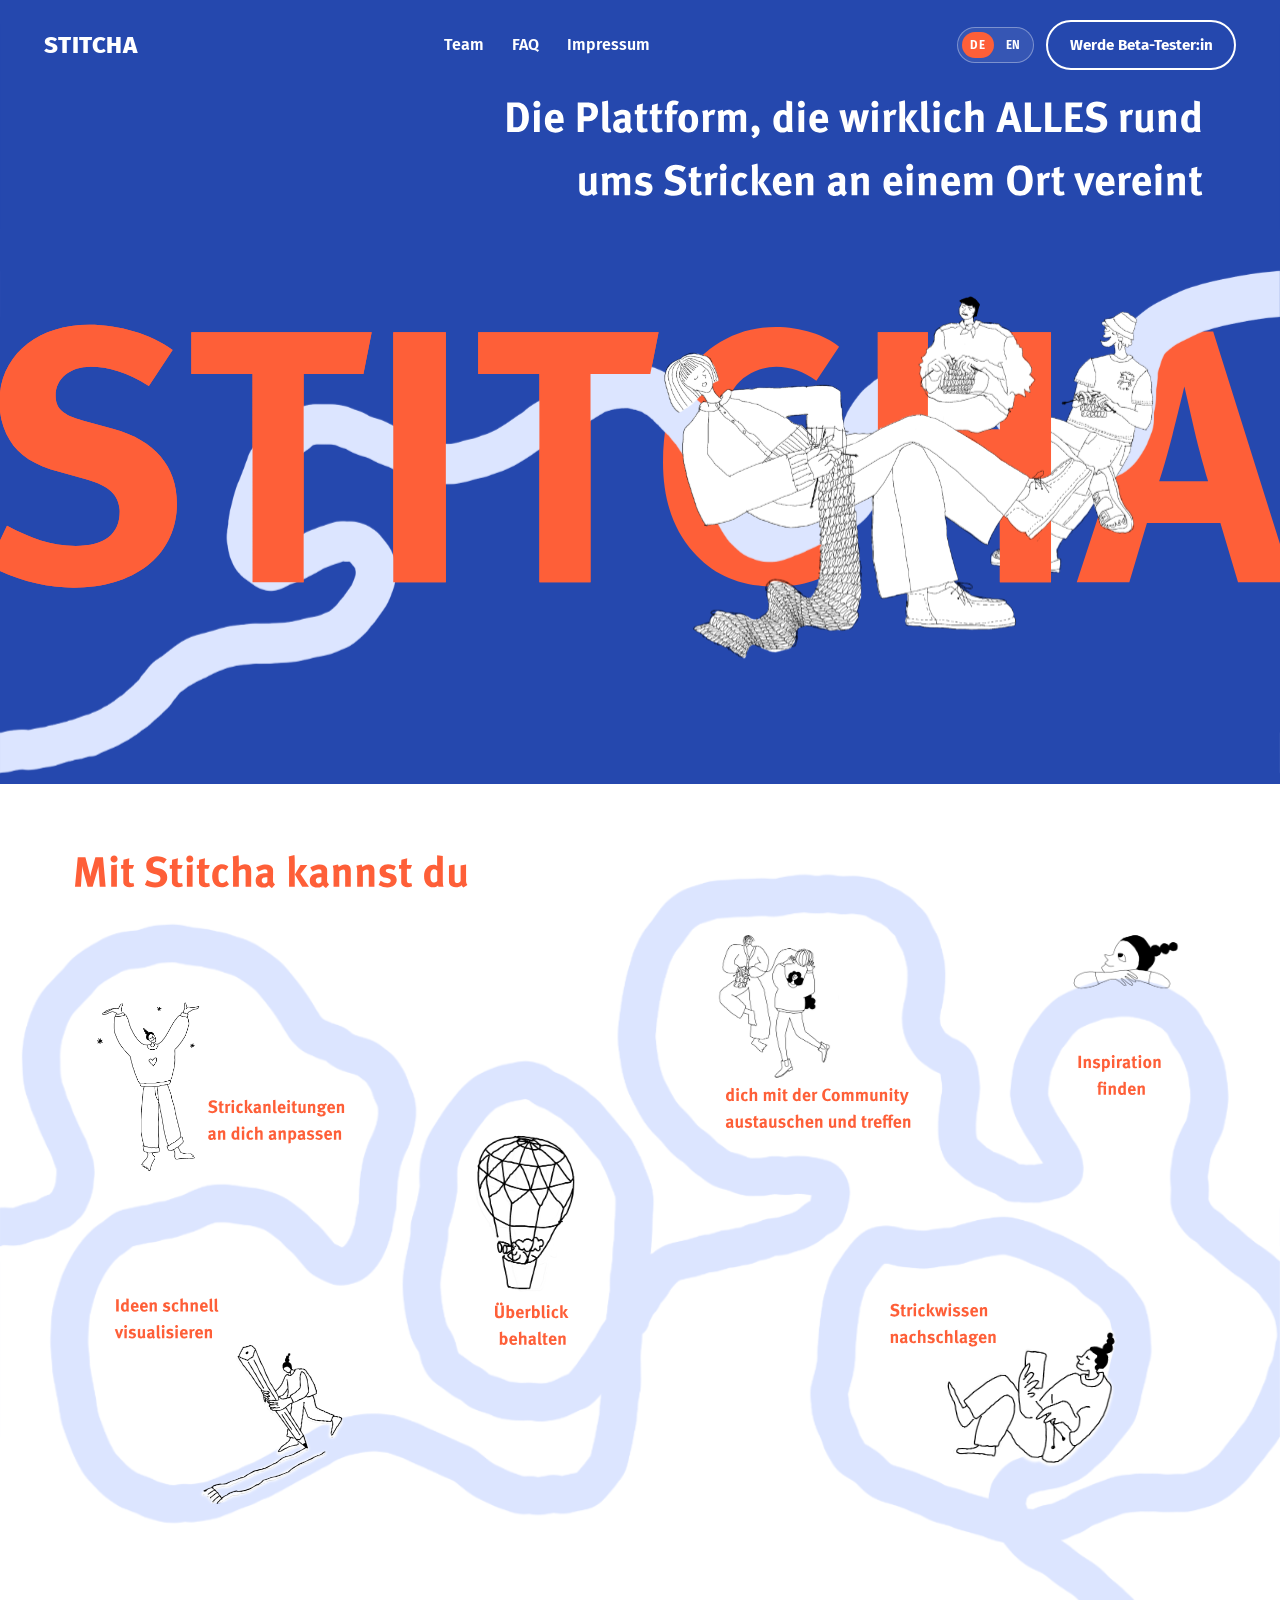
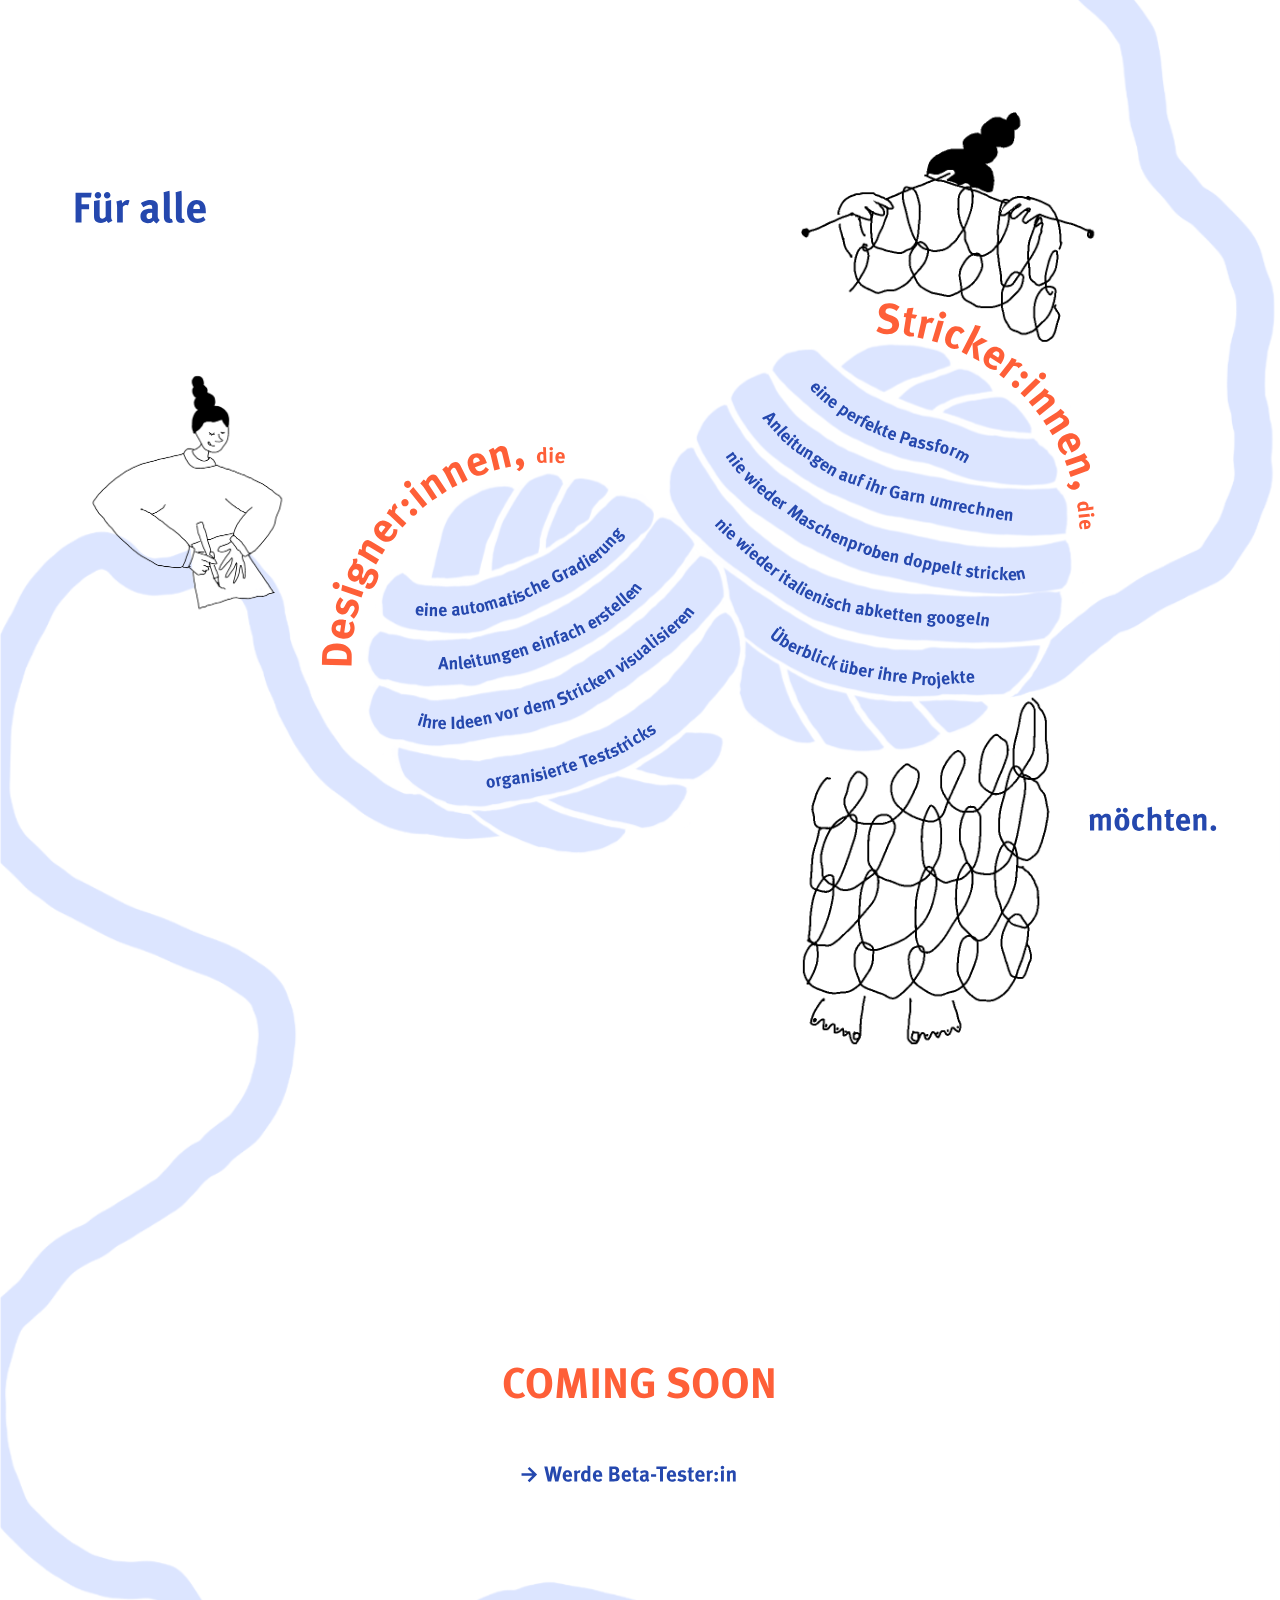
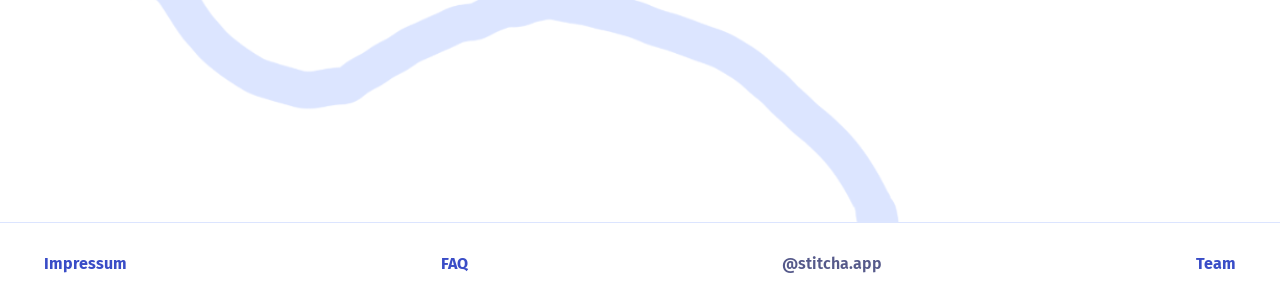
==== index.html @ 89370990 "Align mobile language toggle with hero tagline and drop hero beta button Co-Authored-By: Claude Opus" ====
<!DOCTYPE html>
<html lang="de">
<head>
<meta charset="UTF-8">
<meta name="viewport" content="width=device-width, initial-scale=1.0">
<title>Stitcha – Die Plattform rund ums Stricken</title>
<meta name="description" content="Stitcha vereint Strickanleitungen, Community und Inspiration an einem Ort – für Strickende und Muster-Designer:innen.">
<link rel="icon" href="data:image/svg+xml,<svg xmlns=%22http://www.w3.org/2000/svg%22 viewBox=%220 0 100 100%22><text y=%22.9em%22 font-size=%2290%22>🧶</text></svg>">
<link rel="preconnect" href="https://fonts.googleapis.com">
<link rel="preconnect" href="https://fonts.gstatic.com" crossorigin>
<link href="https://fonts.googleapis.com/css2?family=Fira+Sans:wght@400;500;600;700;800&family=Fira+Sans+Condensed:wght@700;800&family=Inter:wght@400;500;600&display=swap" rel="stylesheet">
<link rel="stylesheet" href="styles.css">
</head>
<body data-title-key="index-doctitle">

<header class="site-header on-blue" id="top">
  <div class="container header-inner">
    <a href="index.html" class="logo">STITCHA</a>
    <nav class="main-nav" aria-label="Hauptnavigation">
      <a href="team.html" data-i18n="nav-team">Team</a>
      <a href="faq.html" data-i18n="nav-faq">FAQ</a>
      <a href="imprint.html" data-i18n="nav-imprint">Impressum</a>
    </nav>
    <div class="header-actions">
      <div class="lang-switch" aria-label="Sprache wechseln">
        <button class="lang-option active" type="button" data-lang="de" aria-pressed="true">DE</button>
        <button class="lang-option" type="button" data-lang="en" aria-pressed="false">EN</button>
      </div>
      <a href="https://1622fa1c.sibforms.com/v2/serve/[base64]" class="btn btn-outline-light btn-nav btn-nav-home" target="_blank" rel="noopener" data-i18n="nav-beta">Werde Beta-Tester:in</a>
    </div>
  </div>
</header>

<main>

  <section class="hero">
    <div class="container">
      <p class="hero-claim" data-i18n="hero-claim" data-i18n-html="true">Die Plattform, die wirklich ALLES rund <br>ums Stricken an einem Ort vereint</p>
      <a href="https://1622fa1c.sibforms.com/v2/serve/[base64]" class="btn btn-outline-light hero-beta-btn" target="_blank" rel="noopener" data-i18n="nav-beta">Werde Beta-Tester:in</a>
      <img class="hero-illustration hero-visual-desktop" src="assets/hero/hero-illustration.png" alt="STITCHA – drei Personen sitzen strickend zusammen">
      <div class="hero-figma-tagline">
        <img class="hero-figma lang-de-only" src="assets/figma/desktop/hero-de.svg" alt="Die Plattform, die wirklich ALLES rund ums Stricken an einem Ort vereint">
        <img class="hero-figma lang-en-only" src="assets/figma/desktop/hero-en.svg" alt="Everything knitting. All in one place.">
      </div>
      <img class="hero-figma hero-figma-graphic lang-de-only" src="assets/figma/desktop/hero-graphic-de.svg" alt="STITCHA">
      <img class="hero-figma hero-figma-graphic lang-en-only" src="assets/figma/desktop/hero-graphic-en.svg" alt="STITCHA">
      <div class="hero-visual-mobile" role="img" aria-label="STITCHA – drei Personen sitzen strickend zusammen"></div>
    </div>
  </section>

  <div class="figma-mobile" aria-label="Stitcha">
    <div class="fm-bg fm-bg-hero"></div>
    <div class="fm-bg fm-bg-audience"></div>
    <img class="fm-layer lang-de-only" src="assets/figma/mobile/screens-de.svg" alt="">
    <img class="fm-layer lang-en-only" src="assets/figma/mobile/screens-en.svg" alt="">
    <img class="fm-hero-de lang-de-only" src="assets/figma/mobile/hero-de.svg" alt="STITCHA – Die Plattform, die wirklich ALLES rund ums Stricken an einem Ort vereint">
    <img class="fm-hero-en lang-en-only" src="assets/figma/mobile/hero-en.svg" alt="STITCHA – Everything knitting. All in one place.">
    <img class="fm-gif" style="left:22.778vw; top:223.475vw; width:14.523vw" src="assets/figma/gifs/anpassen.gif" alt="">
    <img class="fm-gif fm-mirror" style="left:41.596vw; top:309.806vw; width:19.46vw" src="assets/figma/gifs/inspiration.gif" alt="">
    <img class="fm-gif fm-mirror" style="left:-22.673vw; top:409.697vw; width:83.127vw" src="assets/figma/gifs/knitter-swatch.gif" alt="">
    <div class="fx fx-balloon"><span class="fx-clip"><img class="fx-mask" style="left:-753.743%; top:-57.2205%; width:916.45%; height:525.58%" src="assets/figma/static/ueberblick.png" alt=""></span><img class="fx-gif" style="left:-3.448%; top:-8.754%; width:116.15%" src="assets/figma/gifs/ueberblick.gif" alt=""></div>
    <div class="fx fx-visualize"><span class="fx-clip"><img class="fx-mask" src="assets/figma/static/visualisieren.png" alt=""></span><img class="fx-gif" style="left:10.827%; top:-25.19%; width:90.10%" src="assets/figma/gifs/visualisieren.gif" alt=""></div>
    <div class="fx fx-lookup"><span class="fx-clip"><img class="fx-mask" src="assets/figma/static/nachschlagen.png" alt=""></span><img class="fx-gif" style="left:12.145%; top:-13.236%; width:83.49%" src="assets/figma/gifs/nachschlagen.gif" alt=""></div>
    <div class="fx fx-community"><span class="fx-clip"><img class="fx-mask" src="assets/figma/static/community.png" alt=""></span><img class="fx-gif" style="left:0; top:0; width:100%" src="assets/figma/gifs/community.gif" alt=""></div>
    <div class="fm-designer"><img src="assets/figma/desktop/designer.png" alt=""></div>
    <a class="fm-beta-link" href="https://1622fa1c.sibforms.com/v2/serve/[base64]" target="_blank" rel="noopener" data-i18n="nav-beta">Werde Beta-Tester:in</a>
  </div>

  <div class="figma-screens" aria-label="Mit Stitcha kannst du – Für alle">
    <img class="figma-screens-img lang-de-only" src="assets/figma/desktop/screens-de.svg" alt="">
    <img class="figma-screens-img lang-en-only" src="assets/figma/desktop/screens-en.svg" alt="">
    <img class="figma-gif" style="left:6.5746%; top:31.225%; width:12.499%" src="assets/figma/gifs/anpassen.gif" alt="">
    <img class="figma-gif figma-gif-mirror" style="left:82.486%; top:28.605%; width:10.590%" src="assets/figma/gifs/inspiration.gif" alt="">
    <img class="figma-gif" style="left:50.270%; top:49.684%; width:51.396%" src="assets/figma/gifs/knitter-swatch.gif" alt="">
    <img class="figma-gif" style="left:3.503%; top:57.392%; width:23.349%" src="assets/figma/desktop/designer.png" alt="">
    <div class="fx fx-balloon"><span class="fx-clip"><img class="fx-mask" style="left:-753.743%; top:-57.2205%; width:916.45%; height:525.58%" src="assets/figma/static/ueberblick.png" alt=""></span><img class="fx-gif" style="left:-3.448%; top:-8.754%; width:116.15%" src="assets/figma/gifs/ueberblick.gif" alt=""></div>
    <div class="fx fx-visualize"><span class="fx-clip"><img class="fx-mask" src="assets/figma/static/visualisieren.png" alt=""></span><img class="fx-gif" style="left:10.827%; top:-25.19%; width:90.10%" src="assets/figma/gifs/visualisieren.gif" alt=""></div>
    <div class="fx fx-lookup"><span class="fx-clip"><img class="fx-mask" src="assets/figma/static/nachschlagen.png" alt=""></span><img class="fx-gif" style="left:12.145%; top:-13.236%; width:83.49%" src="assets/figma/gifs/nachschlagen.gif" alt=""></div>
    <div class="fx fx-community"><span class="fx-clip"><img class="fx-mask" src="assets/figma/static/community.png" alt=""></span><img class="fx-gif" style="left:0; top:0; width:100%" src="assets/figma/gifs/community.gif" alt=""></div>
    <a class="figma-beta-link" href="https://1622fa1c.sibforms.com/v2/serve/[base64]" target="_blank" rel="noopener" data-i18n="nav-beta">Werde Beta-Tester:in</a>
  </div>

  <div class="desktop-thread-wrap">
    <img class="site-thread-full" src="assets/backgrounds/site-thread-full.png" alt="" aria-hidden="true">
  <section class="features" id="features">
    <div class="container">
      <h2 data-i18n="features-title">Mit Stitcha kannst du</h2>
      <div class="feature-scatter">
        <article class="feature-item pos-1">
          <img src="assets/icons/icon-anpassen.gif" alt="">
          <p data-i18n="feature-adapt" data-i18n-html="true">Strickanleitungen<br>an dich anpassen</p>
        </article>
        <article class="feature-item pos-2">
          <img src="assets/icons/icon-visualisieren.gif" alt="">
          <p data-i18n="feature-visualize" data-i18n-html="true">Ideen schnell<br>visualisieren</p>
        </article>
        <article class="feature-item pos-3">
          <img src="assets/icons/icon-ueberblick.gif" alt="">
          <p data-i18n="feature-overview" data-i18n-html="true">Überblick<br>behalten</p>
        </article>
        <article class="feature-item pos-4">
          <img src="assets/icons/icon-community.gif" alt="">
          <p data-i18n="feature-community" data-i18n-html="true">dich mit der Community<br>austauschen und treffen</p>
        </article>
        <article class="feature-item pos-5">
          <img src="assets/icons/icon-inspiration.gif" alt="">
          <p data-i18n="feature-inspiration" data-i18n-html="true">Inspiration<br>finden</p>
        </article>
        <article class="feature-item pos-6">
          <img src="assets/icons/icon-nachschlagen.gif" alt="">
          <p data-i18n="feature-lookup" data-i18n-html="true">Strickwissen<br>nachschlagen</p>
        </article>
      </div>

      <div class="feature-path-mobile">
        <article class="path-stop path-stop-narrow" style="left:29.5%; top:36vw">
          <span class="path-pond"><img src="assets/icons/icon-anpassen.gif" alt=""></span>
          <p data-i18n="feature-adapt" data-i18n-html="true">Strickanleitungen<br>an dich anpassen</p>
        </article>
        <article class="path-stop path-stop-narrow" style="left:74%; top:44.4vw">
          <span class="path-pond" style="top:-22px"><img src="assets/icons/icon-visualisieren.gif" alt=""></span>
          <p data-i18n="feature-visualize" data-i18n-html="true">Ideen schnell<br>visualisieren</p>
        </article>
        <article class="path-stop path-stop-narrow" style="left:44%; top:79.5vw">
          <span class="path-pond" style="top:-22px"><img src="assets/icons/icon-ueberblick.gif" alt=""></span>
          <p data-i18n="feature-overview" data-i18n-html="true">Überblick<br>behalten</p>
        </article>
        <article class="path-stop path-stop-narrow" style="left:18%; top:101.8vw">
          <span class="path-pond"><img src="assets/icons/icon-community.gif" alt=""></span>
          <p data-i18n="feature-community" data-i18n-html="true">dich mit der Community<br>austauschen und treffen</p>
        </article>
        <article class="path-stop path-stop-narrow" style="left:79%; top:103.7vw">
          <span class="path-pond" style="top:-22px"><img src="assets/icons/icon-inspiration.gif" alt=""></span>
          <p data-i18n="feature-inspiration" data-i18n-html="true">Inspiration<br>finden</p>
        </article>
        <article class="path-stop" style="left:51%; top:142.2vw">
          <span class="path-pond" style="top:-22px"><img src="assets/icons/icon-nachschlagen.gif" alt=""></span>
          <p data-i18n="feature-lookup" data-i18n-html="true">Strickwissen<br>nachschlagen</p>
        </article>
      </div>
    </div>
  </section>

  <div class="mobile-thread-wrap">
    <div class="audience-thread-fill" aria-hidden="true"></div>
  <section class="audience">
    <div class="container audience-inner">
      <h2 data-i18n="audience-title">Für ALLE</h2>
      <div class="audience-circles">
        <div class="circle circle-designer">
          <span class="circle-label" data-i18n="audience-designer-label" data-i18n-html="true">Designer:innen, <em>die…</em></span>
          <ul>
            <li data-i18n="audience-designer-li-1">eine automatische Gradierung</li>
            <li data-i18n="audience-designer-li-2">Anleitungen einfach erstellen</li>
            <li data-i18n="audience-designer-li-3">ihre Ideen vor dem Stricken visualisieren</li>
            <li data-i18n="audience-designer-li-4">organisierte Teststricks</li>
          </ul>
        </div>
        <div class="circle circle-stricker">
          <span class="circle-label" data-i18n="audience-stricker-label" data-i18n-html="true">Stricker:innen, <em>die…</em></span>
          <ul>
            <li data-i18n="audience-stricker-li-1">eine perfekte Passform</li>
            <li data-i18n="audience-stricker-li-2">weniger rechnen</li>
            <li data-i18n="audience-stricker-li-3">nie wieder Maschenproben doppelt stricken</li>
            <li data-i18n="audience-stricker-li-4">nie wieder italienisch abketten googeln</li>
            <li data-i18n="audience-stricker-li-5">Anleitungen auf ihr Garn umrechnen</li>
            <li data-i18n="audience-stricker-li-6">Überblick über ihre Projekte</li>
          </ul>
        </div>
      </div>

      <div class="audience-yarnball">
        <img class="yarnball-img" src="assets/backgrounds/audience-yarnball-desktop.png" alt="" aria-hidden="true">
        <img class="yarnball-figure yarnball-figure-designer" src="assets/icons/icon-visualisieren.gif" alt="" aria-hidden="true">
        <img class="yarnball-figure yarnball-figure-stricker" src="assets/icons/scribble-knitter-only.gif" alt="" aria-hidden="true">
        <svg class="yarnball-curve yarnball-curve-designer" viewBox="0 0 820 620" preserveAspectRatio="none" aria-hidden="true">
          <path id="curve-designer-desktop" d="M 10,290 Q 180,120 340,260" fill="none"/>
          <text font-weight="800" font-size="28" fill="var(--color-orange)">
            <textPath href="#curve-designer-desktop" startOffset="50%" text-anchor="middle" data-i18n="audience-designer-curve">Designer:innen, die…</textPath>
          </text>
        </svg>
        <svg class="yarnball-curve yarnball-curve-stricker" viewBox="0 0 820 620" preserveAspectRatio="none" aria-hidden="true">
          <path id="curve-stricker-desktop" d="M 380,320 Q 600,20 820,260" fill="none"/>
          <text font-weight="800" font-size="42" fill="var(--color-orange)">
            <textPath href="#curve-stricker-desktop" startOffset="50%" text-anchor="middle" data-i18n="audience-stricker-curve">Stricker:innen, die…</textPath>
          </text>
        </svg>
        <ul class="yarnball-list yarnball-list-designer">
          <li style="transform: rotate(-18deg)" data-i18n="audience-designer-li-1">eine automatische Gradierung</li>
          <li style="transform: rotate(-11deg)" data-i18n="audience-designer-li-2">Anleitungen einfach erstellen</li>
          <li style="transform: rotate(-4deg)" data-i18n="audience-designer-li-3">ihre Ideen vor dem Stricken visualisieren</li>
          <li style="transform: rotate(3deg)" data-i18n="audience-designer-li-4">organisierte Teststricks</li>
        </ul>
        <ul class="yarnball-list yarnball-list-stricker">
          <li style="transform: rotate(-22deg)" data-i18n="audience-stricker-li-1">eine perfekte Passform</li>
          <li style="transform: rotate(-15deg)" data-i18n="audience-stricker-li-2">weniger rechnen</li>
          <li style="transform: rotate(-8deg)" data-i18n="audience-stricker-li-3">nie wieder Maschenproben doppelt stricken</li>
          <li style="transform: rotate(-1deg)" data-i18n="audience-stricker-li-4">nie wieder italienisch abketten googeln</li>
          <li style="transform: rotate(6deg)" data-i18n="audience-stricker-li-5">Anleitungen auf ihr Garn umrechnen</li>
          <li style="transform: rotate(13deg)" data-i18n="audience-stricker-li-6">Überblick über ihre Projekte</li>
        </ul>
        <div class="yarnball-extra">
          <p class="yarnball-tail-desktop" data-i18n="audience-tail">möchten.</p>
          <img class="yarnball-swatch" src="assets/icons/scribble-swatch-only.gif" alt="" aria-hidden="true">
        </div>
      </div>

      <div class="audience-mobile">
        <div class="audience-row">
          <div class="yarn-block yarn-block-stricker">
            <div class="scribble-knitter"><img src="assets/icons/scribble-knitter-only.gif" alt=""></div>
            <svg class="curve-label" viewBox="0 0 320 110" aria-hidden="true">
              <path id="curve-stricker" d="M -20,105 Q 60,-25 260,55" fill="none"/>
              <text font-weight="800" font-size="26" fill="var(--color-orange)">
                <textPath href="#curve-stricker" startOffset="50%" text-anchor="middle" data-i18n="audience-stricker-curve">Stricker:innen, die…</textPath>
              </text>
            </svg>
          </div>
          <div class="yarn-block yarn-block-designer">
            <div class="yarn-img-spacer" aria-hidden="true"></div>
            <svg class="curve-label" viewBox="0 0 320 110" aria-hidden="true">
              <path id="curve-designer" d="M 60,55 Q 260,-25 340,105" fill="none"/>
              <text font-weight="800" font-size="26" fill="var(--color-orange)">
                <textPath href="#curve-designer" startOffset="50%" text-anchor="middle" data-i18n="audience-designer-curve">Designer:innen, die…</textPath>
              </text>
            </svg>
          </div>
          <img class="audience-icon-visualisieren" src="assets/icons/icon-visualisieren.gif" alt="">
        </div>

        <ul class="tilt-list">
          <li data-i18n="audience-stricker-li-1">eine perfekte Passform</li>
          <li data-i18n="audience-stricker-li-2">weniger rechnen</li>
          <li data-i18n="audience-stricker-li-3">nie wieder Maschenproben doppelt stricken</li>
          <li data-i18n="audience-stricker-li-4">nie wieder italienisch abketten googeln</li>
          <li data-i18n="audience-stricker-li-5">Anleitungen auf ihr Garn umrechnen</li>
          <li data-i18n="audience-stricker-li-6">Überblick über ihre Projekte</li>
        </ul>
        <ul class="tilt-list">
          <li data-i18n="audience-designer-li-1">eine automatische Gradierung</li>
          <li data-i18n="audience-designer-li-2">Anleitungen einfach erstellen</li>
          <li data-i18n="audience-designer-li-3">ihre Ideen vor dem Stricken visualisieren</li>
          <li data-i18n="audience-designer-li-4">organisierte Teststricks</li>
        </ul>
      </div>

      <div class="scribble-sweater" aria-hidden="true"><img src="assets/icons/scribble-swatch-only.gif" alt=""></div>
      <div class="audience-border-bottom" aria-hidden="true"></div>

      <p class="audience-tail" data-i18n="audience-tail">möchten.</p>
    </div>
  </section>

  <section class="coming-soon">
    <div class="container">
      <h2 data-i18n="coming-soon-title">Coming Soon</h2>
      <a href="https://1622fa1c.sibforms.com/v2/serve/[base64]" class="btn btn-outline coming-soon-btn" target="_blank" rel="noopener" data-i18n="nav-beta">Werde Beta-Tester:in</a>
    </div>
  </section>

  <footer class="site-footer" role="contentinfo">
    <div class="container footer-inner">
      <a href="imprint.html" data-i18n="nav-imprint">Impressum</a>
      <a href="faq.html" data-i18n="nav-faq">FAQ</a>
      <a href="https://www.instagram.com/stitcha.app/" class="footer-handle" target="_blank" rel="noopener">@stitcha.app</a>
      <a href="team.html" data-i18n="nav-team">Team</a>
    </div>
  </footer>
  </div>
  </div>

</main>

<script src="script.js"></script>
</body>
</html>
---- styles.css ----
:root {
  --color-blue: #3a4dc7;
  --color-blue-dark: #2a3899;
  --color-blue-mid: #7c8ce0;
  --color-orange: #fe5f38;
  --color-lavender: #dce5ff;
  --color-lavender-soft: #eef2ff;
  --color-text: #1c2340;
  --color-text-muted: #55598a;
  --color-white: #ffffff;
  --font-display: "Fira Sans", sans-serif;
  --font-body: "Fira Sans", -apple-system, BlinkMacSystemFont, sans-serif;
  --max-width: 1240px;
}

* { box-sizing: border-box; }

html { scroll-behavior: smooth; }

body {
  margin: 0;
  background: var(--color-white);
  color: var(--color-text);
  font-family: var(--font-body);
  line-height: 1.6;
  -webkit-font-smoothing: antialiased;
  overflow-x: hidden;
}

img { max-width: 100%; display: block; }

.container {
  max-width: var(--max-width);
  margin: 0 auto;
  padding: 0 24px;
  position: relative;
}

h1, h2, h3 {
  font-family: var(--font-display);
  margin: 0 0 0.5em;
  color: var(--color-text);
}

a { color: inherit; }

/* Header */
.site-header {
  padding: 20px 0;
  background: var(--color-white);
}
.site-header.on-blue {
  background: var(--color-blue);
  position: absolute;
  top: 0;
  left: 0;
  right: 0;
  z-index: 10;
}
.site-header.on-blue.static-header {
  position: static;
}

.header-inner {
  display: flex;
  align-items: center;
  justify-content: space-between;
  gap: 20px;
}

.header-actions {
  display: flex;
  align-items: center;
  gap: 12px;
}

.lang-switch {
  display: inline-flex;
  align-items: center;
  gap: 4px;
  padding: 4px;
  border-radius: 999px;
  border: 1px solid rgba(58, 77, 199, 0.2);
  background: rgba(220, 229, 255, 0.45);
}
.on-blue .lang-switch {
  border-color: rgba(255, 255, 255, 0.35);
  background: rgba(255, 255, 255, 0.08);
}
.lang-option {
  border: 0;
  background: transparent;
  border-radius: 999px;
  color: var(--color-blue);
  font-family: var(--font-display);
  font-weight: 700;
  font-size: 0.72rem;
  letter-spacing: 0.08em;
  padding: 0.5em 0.7em;
  cursor: pointer;
  transition: all 0.2s ease;
}
.on-blue .lang-option { color: var(--color-white); }
.lang-option.active {
  background: var(--color-orange);
  color: var(--color-white);
}

.logo {
  font-family: var(--font-display);
  font-weight: 800;
  font-size: 1.5rem;
  letter-spacing: 0.02em;
  text-decoration: none;
  color: var(--color-orange);
}
.on-blue .logo { color: var(--color-white); }

.main-nav {
  display: flex;
  gap: 28px;
  flex: 1;
  justify-content: center;
}
.main-nav a {
  text-decoration: none;
  font-weight: 600;
  font-family: var(--font-display);
  color: var(--color-blue);
}
.on-blue .main-nav a { color: var(--color-white); }
.main-nav a[aria-current="page"] { color: var(--color-orange); }

@media (max-width: 900px) {
  .site-header {
    padding: 18px 0;
    background: var(--color-blue);
  }
  .site-header.on-blue {
    position: static;
    background: var(--color-blue);
  }
  .header-inner {
    gap: 10px;
    background: var(--color-blue);
  }
  .logo {
    font-size: 1.15rem;
  }
  .on-blue .logo {
    color: var(--color-white);
  }
  .header-actions {
    display: flex;
    align-items: center;
    justify-content: flex-end;
    gap: 6px;
    margin-left: auto;
    flex: 1;
  }
  .main-nav {
    display: none;
  }
  .btn-nav {
    padding: 0.6em 0.8em;
    font-size: 0.68rem;
    line-height: 1.2;
    white-space: nowrap;
  }
  .on-blue .btn-outline-light {
    border-color: var(--color-white);
    color: var(--color-white);
  }
  .hero {
    padding-top: 0;
    background: transparent;
  }
  .hero::before {
    display: none;
  }
  .hero-claim {
    display: none;
  }
  .hero-visual-mobile {
    margin-top: 0;
  }
  .site-header.on-blue:not(.static-header) {
    position: absolute;
    top: 16px;
    left: 0;
    right: 0;
    z-index: 3;
    background: transparent;
    padding: 0;
  }
  .site-header.on-blue:not(.static-header) .header-inner {
    background: transparent;
    justify-content: flex-start;
  }
  .site-header.on-blue:not(.static-header) .logo {
    display: none;
  }
  .site-header.on-blue:not(.static-header) .header-actions {
    /* line up with the left edge of the hero tagline */
    margin-left: calc(10.3vw - 24px);
    margin-right: auto;
    flex: 0 0 auto;
  }
  .site-header.on-blue:not(.static-header) .btn-nav-home {
    display: none;
  }
  .site-header.on-blue:not(.static-header) .lang-switch {
    border-color: rgba(255, 255, 255, 0.35);
    background: rgba(255, 255, 255, 0.08);
  }
}

.btn {
  display: inline-flex;
  align-items: center;
  gap: 8px;
  padding: 0.7em 1.4em;
  border-radius: 999px;
  font-family: var(--font-display);
  font-weight: 700;
  font-size: 0.95rem;
  text-decoration: none;
  border: 2px solid transparent;
  white-space: nowrap;
}
.btn-outline {
  border-color: var(--color-blue);
  color: var(--color-blue);
}
.btn-outline-light {
  border-color: var(--color-white);
  color: var(--color-white);
}
.btn:hover { background: var(--color-orange); border-color: var(--color-orange); color: var(--color-white); }

/* Hero */
.hero {
  position: relative;
  padding: 130px 0 0;
  background: var(--color-blue);
}
.hero .container {
  position: relative;
  z-index: 1;
}
.hero-claim {
  color: var(--color-white);
  font-family: var(--font-display);
  font-weight: 700;
  font-size: clamp(1.3rem, 2.2vw + 0.8rem, 2rem);
  text-align: right;
  max-width: 640px;
  margin: 0 0 24px auto;
  line-height: 1.35;
}
.hero-illustration {
  width: 100%;
  display: block;
  margin-top: 40px;
}

@media (min-width: 901px) {
  .hero-illustration {
    width: 100vw;
    max-width: 100vw;
    margin-left: calc(50% - 50vw);
    margin-right: calc(50% - 50vw);
  }
}

.hero-visual-mobile { display: none; }
.hero-beta-btn { display: none; }
.hero-figma { display: none; }
.figma-screens { display: none; }

@media (min-width: 901px) {
  .hero {
    padding: max(0px, calc(100px - 5.9vw)) 0 0;
    background: #2548AE;
  }
  .hero .hero-claim,
  .hero .hero-illustration { display: none; }
  .hero-figma {
    display: block;
    width: 100vw;
    max-width: 100vw;
    height: auto;
    margin-left: calc(50% - 50vw);
    margin-right: calc(50% - 50vw);
  }
  :root[lang="en"] .hero-figma.lang-de-only,
  :root:not([lang="en"]) .hero-figma.lang-en-only { display: none; }
  /* Tagline window: top 230 of 1108 units of the full hero (only the slogan on blue) */
  .hero-figma-tagline {
    width: 100vw;
    margin-left: calc(50% - 50vw);
    height: 15.972vw;
    overflow: hidden;
  }
  .hero-figma-tagline .hero-figma { margin: 0; }
  /* Graphic-only export (715 units), pulled up so STITCHA sits higher */
  .hero-figma-graphic { margin-top: -6.25vw; }
  .site-header.on-blue:not(.static-header) { background: transparent; }
  .hero { position: relative; z-index: 1; }

  .figma-screens {
    display: block;
    position: relative;
    width: 100vw;
    margin-left: calc(50% - 50vw);
    /* screens y=1108 units lands 60 units below the hero */
    margin-top: calc(-76.944vw + 4.167vw);
    overflow: hidden;
    z-index: 0;
  }
  .figma-screens-img { display: block; width: 100%; height: auto; }
  :root[lang="en"] .figma-screens-img.lang-de-only,
  :root:not([lang="en"]) .figma-screens-img.lang-en-only { display: none; }
  .figma-gif {
    position: absolute;
    height: auto;
    max-width: none;
    pointer-events: none;
  }
  .figma-gif-mirror { transform: scaleX(-1); }
  .figma-beta-link {
    position: absolute;
    left: 38%;
    width: 24%;
    top: 89.2%;
    height: 1.6%;
    color: transparent;
    font-size: 0;
    z-index: 2;
  }

  .desktop-thread-wrap .features,
  .desktop-thread-wrap .audience,
  .desktop-thread-wrap .coming-soon,
  .site-thread-full { display: none !important; }
}

@media (max-width: 900px) {
  .hero::before {
    display: none;
  }
  .hero {
    background: transparent;
    padding: 0;
  }
  .hero .container {
    padding: 0;
  }
  .hero-claim {
    display: block;
    position: absolute;
    top: 92px;
    left: 28px;
    right: auto;
    width: 44vw;
    z-index: 2;
    text-align: left;
    font-size: 1rem;
    line-height: 1.35;
    max-width: none;
    margin: 0;
  }
  .hero-beta-btn {
    display: inline-flex;
    position: absolute;
    top: 400px;
    left: 28px;
    z-index: 2;
    font-size: 0.85rem;
    padding: 0.6em 1.1em;
  }
  .hero-visual-desktop { display: none; }
  .hero-visual-mobile {
    display: block;
    position: relative;
    width: 100vw;
    height: 195vw;
    margin: 0 calc(50% - 50vw);
    overflow: hidden;
    background-image:
      url("assets/backgrounds/hero-mobile-bg.png"),
      linear-gradient(to bottom, var(--color-blue) 92%, transparent 92%);
    background-repeat: no-repeat, no-repeat;
    background-position: top center, top center;
    background-size: 100% auto, 100% 100%;
  }
}

/* Features */
.features {
  padding: 90px 0 60px;
  background: var(--color-white);
  position: relative;
}
.features .container { z-index: 1; }
.features h2 {
  color: var(--color-orange);
  font-size: clamp(1.6rem, 2vw + 1rem, 2.2rem);
  font-weight: 700;
  position: relative;
  z-index: 2;
}

.feature-scatter {
  display: grid;
  grid-template-columns: repeat(3, 1fr);
  gap: 40px 24px;
  margin-top: 60px;
  position: relative;
}
.feature-item {
  display: flex;
  flex-direction: column;
  align-items: center;
  text-align: center;
  gap: 10px;
}
.feature-item img {
  width: 110px;
  height: 110px;
  object-fit: contain;
}
.feature-item p {
  color: var(--color-orange);
  font-family: var(--font-display);
  font-weight: 700;
  font-size: 1rem;
  margin: 0;
}
.pos-1 { transform: translateY(10px); }
.pos-3 { transform: translateY(-10px); }
.pos-4 { transform: translateY(20px); }
.pos-6 { transform: translateY(-6px); }

@media (max-width: 760px) {
  .feature-scatter { grid-template-columns: repeat(2, 1fr); }
  .feature-item img { width: 90px; height: 90px; }
  .pos-1, .pos-3, .pos-4, .pos-6 { transform: none; }
}
.feature-path-mobile { display: none; }
.site-thread-full { display: none; }
.mobile-thread-wrap { position: static; }

@media (min-width: 901px) {
  .features { background: transparent; }
  .features .container { z-index: 2; }
  .desktop-thread-wrap { position: relative; overflow: hidden; }
  .site-thread-full {
    display: block;
    position: absolute;
    top: 186px;
    left: 50%;
    transform: translateX(-50%);
    width: 100vw;
    height: auto;
    z-index: 1;
    pointer-events: none;
  }
  .feature-scatter {
    display: block;
    position: relative;
    aspect-ratio: 1800 / 1000;
    margin-top: 40px;
    width: 100vw;
    max-width: 100vw;
    margin-left: calc(50% - 50vw);
    margin-right: calc(50% - 50vw);
  }
  .feature-item {
    position: absolute;
    width: 18%;
    transform: translate(-50%, -50%);
    z-index: 1;
  }
  .feature-item img {
    width: 100%;
    height: auto;
    aspect-ratio: 1;
  }
  .pos-1 { left: 13%; top: 24%; }
  .pos-2 { left: 60%; top: 23%; }
  .pos-3 { left: 40%; top: 56%; }
  .pos-4 { left: 16%; top: 72%; }
  .pos-5 { left: 88%; top: 33%; }
  .pos-6 { left: 74%; top: 70%; }
}

@media (max-width: 900px) {
  .features { padding-top: 0; padding-bottom: 0; }
  .features h2 {
    margin: 0;
    position: absolute;
    top: 14px;
    left: 24px;
    right: 24px;
    z-index: 2;
  }
  .feature-scatter { display: none; }

  .feature-path-mobile {
    display: block;
    position: relative;
    width: 100vw;
    margin: 0 calc(50% - 50vw) 0;
    height: 192vw;
    background: url("assets/backgrounds/hero-mobile-bg.png") no-repeat center -195vw / 100vw auto;
  }
  .path-stop {
    position: absolute;
    transform: translateX(-50%);
    text-align: center;
    width: 148px;
    z-index: 1;
  }
  .path-stop-narrow { width: 132px; }
  .path-pond {
    position: absolute;
    left: 50%;
    top: 0;
    transform: translate(-50%, -50%);
    width: 144px;
    height: 144px;
    display: flex;
    align-items: center;
    justify-content: center;
  }
  .path-pond img {
    width: 110px;
    height: 110px;
    object-fit: contain;
  }
  .path-stop p {
    position: absolute;
    left: 50%;
    top: 42px;
    transform: translateX(-50%);
    width: 100%;
    color: var(--color-orange);
    font-family: var(--font-display);
    font-weight: 700;
    font-size: 0.85rem;
    line-height: 1.25;
    margin: 0;
  }
}

/* Audience */
.audience {
  background: var(--color-white);
  padding: 90px 0 70px;
  position: relative;
  overflow: hidden;
}
.audience h2 {
  color: var(--color-orange);
  font-size: clamp(1.6rem, 2vw + 1rem, 2.2rem);
  position: relative;
  z-index: 1;
}
.audience-inner { text-align: center; }

.audience-circles {
  display: flex;
  justify-content: center;
  align-items: center;
  gap: -60px;
  flex-wrap: wrap;
  margin-top: 40px;
  position: relative;
  z-index: 1;
}
.circle {
  width: min(420px, 88vw);
  aspect-ratio: 1;
  border-radius: 50%;
  display: flex;
  flex-direction: column;
  align-items: center;
  justify-content: center;
  padding: 40px;
  color: var(--color-white);
  text-align: center;
}
.circle-designer {
  background: var(--color-blue-dark);
  margin-right: -70px;
  z-index: 1;
}
.circle-stricker {
  background: var(--color-blue-mid);
  z-index: 0;
}
.circle-label {
  font-family: var(--font-display);
  font-weight: 700;
  font-size: 1.25rem;
  margin-bottom: 14px;
  display: block;
}
.circle-label em { font-style: normal; font-weight: 500; opacity: 0.85; }
.circle ul {
  list-style: none;
  margin: 0;
  padding: 0;
  display: grid;
  gap: 8px;
  font-family: var(--font-display);
  font-weight: 600;
  font-size: 0.92rem;
}

@media (max-width: 900px) {
  .audience-circles { flex-direction: column; gap: 24px; }
  .circle-designer { margin-right: 0; margin-bottom: -40px; }
}

.audience-yarnball { display: none; }
.yarnball-extra { display: none; }

@media (min-width: 901px) {
  .audience-circles { display: none; }
  .audience-yarnball {
    display: block;
    position: relative;
    width: min(58vw, 820px);
    margin: 60px 2% 0 0;
    align-self: flex-end;
    z-index: 1;
  }
  .yarnball-figure {
    position: absolute;
    z-index: 2;
    pointer-events: none;
  }
  .yarnball-figure-designer {
    left: -9%;
    top: 30%;
    width: 13%;
    height: auto;
  }
  .yarnball-figure-stricker {
    right: 8%;
    top: -14%;
    width: 15%;
    height: auto;
  }
  .yarnball-img { width: 100%; height: auto; display: block; }
  .yarnball-curve {
    position: absolute;
    top: 0;
    left: 0;
    width: 100%;
    height: 100%;
    pointer-events: none;
  }
  .yarnball-curve text { font-family: var(--font-display); }
  .yarnball-list {
    position: absolute;
    list-style: none;
    margin: 0;
    padding: 0;
    display: grid;
    gap: 0.6em;
    font-family: var(--font-display);
    font-weight: 600;
    color: var(--color-text);
  }
  .yarnball-list-designer {
    left: 6%;
    top: 46%;
    width: 40%;
    text-align: center;
    color: var(--color-blue-dark);
    font-size: clamp(0.7rem, 0.9vw, 0.85rem);
  }
  .yarnball-list-stricker {
    right: 4%;
    top: 14%;
    width: 44%;
    text-align: center;
    color: var(--color-blue-dark);
    font-size: clamp(0.68rem, 0.85vw, 0.9rem);
  }
  .audience-inner {
    display: flex;
    flex-direction: column;
    align-items: center;
    text-align: left;
  }
  .audience-inner h2 { align-self: flex-start; }
  .scribble-sweater { display: none; }
  .audience-tail { display: none; }
  .yarnball-extra {
    display: block;
    position: absolute;
    right: -6%;
    top: 88%;
    width: 110px;
    text-align: left;
  }
  .yarnball-tail-desktop {
    color: var(--color-orange);
    font-family: var(--font-display);
    font-weight: 700;
    font-size: 1.2rem;
    margin: 0 0 8px;
  }
  .yarnball-swatch { width: 100%; height: auto; display: block; }
  .audience {
    background: var(--color-lavender-soft);
    padding-bottom: 100px;
    overflow: visible;
  }
}

.audience-mobile { display: none; }
.audience-thread-fill { display: none; }

@media (min-width: 901px) {
  .audience .container, .coming-soon .container { position: relative; z-index: 2; }
}

@media (max-width: 900px) {
  .audience {
    background: transparent;
    padding-top: 4px;
    padding-bottom: 60px;
    overflow: visible;
  }
  .mobile-thread-wrap {
    position: relative;
  }
  .audience-thread-fill {
    display: block;
    position: absolute;
    top: 0;
    left: 0;
    right: 0;
    bottom: 0;
    background: url("assets/backgrounds/hero-mobile-bg.png") no-repeat center -387vw / 100vw auto;
    z-index: 0;
    pointer-events: none;
    overflow: hidden;
  }
  .audience h2 {
    color: var(--color-blue);
    font-size: clamp(1.6rem, 2vw + 1rem, 2.2rem);
    font-weight: 700;
    text-align: left;
    margin-left: 0;
    position: relative;
    top: 0;
  }
  .audience-circles { display: none; }
  .audience-mobile {
    display: block;
    position: relative;
    z-index: 1;
    margin-top: 4px;
    max-width: 380px;
    margin-left: auto;
    margin-right: auto;
    top: 0;
  }
  .audience-row {
    display: flex;
    justify-content: center;
    align-items: flex-start;
    gap: 4px;
    position: relative;
    margin-bottom: 0;
    min-height: 175px;
    transform: translateX(-22px);
  }
  .audience-row .yarn-block {
    flex: 0 0 auto;
    margin-bottom: 0;
    position: relative;
    z-index: 1;
  }
  .yarn-block {
    position: relative;
    text-align: center;
  }
  .yarn-img-spacer {
    width: 150px;
    height: 78px;
    margin: 0 auto;
  }
  .curve-label {
    position: absolute;
    top: 4px;
    left: 50%;
    transform: translateX(-50%);
    width: 220px;
    pointer-events: none;
    z-index: 2;
  }
  .curve-label text {
    font-family: "Fira Sans Condensed", var(--font-display);
    font-size: 26px;
  }
  .tilt-list {
    list-style: none;
    margin: 0 auto;
    padding: 0;
    display: grid;
    gap: 8px;
    font-family: var(--font-display);
    font-weight: 700;
    font-size: 1.05rem;
    line-height: 1.18;
    color: var(--color-text);
    text-align: center;
    position: relative;
    z-index: 2;
    max-width: 290px;
  }
  .tilt-list + .tilt-list { margin-top: 16px; }
  .audience-row + .tilt-list { margin-top: 12px; }
  .tilt-list li {
    display: block;
    transform-origin: center;
    text-shadow: 0 0 0 rgba(0,0,0,0);
    letter-spacing: -0.02em;
  }
  .tilt-list li:nth-child(odd) { transform: rotate(-2deg); }
  .tilt-list li:nth-child(even) { transform: rotate(2deg); }

  .scribble-knitter {
    width: 170px;
    height: 150px;
    margin: 0 auto;
    overflow: visible;
    position: relative;
    z-index: 1;
  }
  .scribble-knitter img {
    position: absolute;
    inset: 0;
    width: 100%;
    height: 100%;
    object-fit: contain;
    transform: rotate(-16deg);
  }
  .yarn-block-stricker .curve-label {
    top: 118px;
    left: -22px;
    width: 220px;
    transform: translateX(0) rotate(-24deg);
  }
  .yarn-block-designer .curve-label {
    top: 64px;
    left: -36px;
    width: 215px;
    transform: translateX(0) rotate(24deg);
  }
  .audience-icon-visualisieren {
    position: absolute;
    top: -102px;
    right: 6px;
    width: 84px;
    height: auto;
    transform: rotate(8deg);
    z-index: 3;
  }
  .scribble-sweater {
    width: 150px;
    height: 212px;
    margin: 16px auto 0;
    overflow: hidden;
    position: relative;
    top: 8px;
  }
  .scribble-sweater img {
    position: absolute;
    inset: 0;
    width: 100%;
    height: 100%;
    object-fit: contain;
  }
}

.audience-tail {
  font-family: var(--font-display);
  font-weight: 700;
  color: var(--color-orange);
  font-size: 1.3rem;
  margin-top: 24px;
  position: relative;
  z-index: 1;
}

@media (max-width: 900px) {
  .audience-tail { top: 8px; }
}

/* Coming soon */
.coming-soon {
  padding: 100px 0 120px;
  text-align: center;
  background: var(--color-white);
  position: relative;
  overflow: hidden;
}
.coming-soon-thread { display: none; }
@media (max-width: 900px) {
  .coming-soon-thread {
    display: block;
    position: absolute;
    top: 0;
    right: -8vw;
    width: 52vw;
    max-width: none;
    height: auto;
    z-index: 0;
    pointer-events: none;
  }
  .coming-soon {
    position: relative;
    z-index: 2;
    margin-top: 0;
    padding-top: 190px;
    background: transparent;
    overflow: visible;
  }
  .coming-soon .container {
    position: relative;
    z-index: 1;
  }
}
@media (min-width: 901px) {
  .coming-soon {
    overflow: visible;
  }
  .coming-soon .container {
    position: relative;
    z-index: 1;
  }
}
.coming-soon h2 {
  color: var(--color-orange);
  font-size: clamp(2rem, 3vw + 1rem, 3rem);
  font-weight: 800;
  letter-spacing: 0.04em;
}
.beta-link {
  display: inline-block;
  margin-top: 20px;
  font-family: var(--font-display);
  font-weight: 700;
  color: var(--color-blue);
  text-decoration: none;
  font-size: 1.1rem;
}
.coming-soon-btn { margin-top: 20px; }
.faq-beta-btn { margin-top: 12px; display: inline-flex; }

@media (max-width: 900px) {
  .btn-nav-home { display: none; }
}
.beta-link:hover { color: var(--color-orange); }

/* Footer */
.site-footer {
  border-top: 1px solid var(--color-lavender);
  padding: 28px 0;
}
.footer-inner {
  display: flex;
  align-items: center;
  justify-content: space-between;
  gap: 16px;
  flex-wrap: wrap;
  font-family: var(--font-display);
  font-weight: 700;
  color: var(--color-blue);
}
.footer-inner a { text-decoration: none; }
.footer-inner a:hover { color: var(--color-orange); }
.footer-handle { color: var(--color-text-muted); font-weight: 600; }

@media (max-width: 900px) {
  .site-footer {
    background: transparent;
    position: relative;
    z-index: 2;
  }
}

/* Team page */
.page-title { display: flex; align-items: center; gap: 0.15em; }
.back-arrow {
  color: inherit;
  text-decoration: none;
  font-weight: 800;
  line-height: 1;
}
.back-arrow:hover { opacity: 0.7; }

.team-page { padding: 60px 0 100px; }
.team-page h1,
.imprint-page h1,
.faq-page h1 {
  color: var(--color-orange);
  font-size: clamp(1.8rem, 2vw + 1.2rem, 2.4rem);
}
.team-intro { display: none; }
.team-grid {
  display: grid;
  grid-template-columns: repeat(4, 1fr);
  gap: 32px;
  margin-top: 50px;
}

@media (min-width: 901px) {
  .team-grid {
    max-width: 980px;
    gap: 56px;
    margin-left: auto;
    margin-right: auto;
  }
}
.team-card { text-align: left; }
.team-photo {
  width: 100%;
  aspect-ratio: 1;
  border-radius: 0;
  object-fit: cover;
  object-position: center;
  background: var(--color-lavender);
  margin-top: 10px;
  margin-bottom: 16px;
  display: block;
}
.team-photo--annika { object-position: center 18%; }
.team-photo--gwyneth { object-position: center 18%; }
.team-photo--derman { object-position: center 28%; }
.team-photo--linn { object-position: center 20%; }
.team-photo.placeholder {
  display: flex;
  align-items: center;
  justify-content: center;
  font-family: var(--font-display);
  font-weight: 800;
  font-size: 2.5rem;
  color: var(--color-blue);
}
.team-card h3 {
  color: var(--color-blue);
  font-size: 1.15rem;
  margin-bottom: 6px;
}
.team-card p {
  color: var(--color-text-muted);
  font-size: 0.88rem;
  margin: 0;
  text-align: right;
}

@media (max-width: 860px) {
  .team-grid { grid-template-columns: repeat(2, 1fr); }
}
@media (max-width: 480px) {
  .team-grid { grid-template-columns: 1fr; gap: 56px; }
  .team-card {
    text-align: left;
    max-width: 220px;
    margin-left: auto;
    margin-right: auto;
  }
}
@media (max-width: 900px) {
  .team-page { padding: 40px 0 80px; }
}

/* FAQ page */
.faq-page {
  padding: 60px 0 120px;
  position: relative;
  overflow: hidden;
}
.faq-page::before {
  content: "";
  position: absolute;
  top: -40px;
  bottom: 0;
  right: 4%;
  width: 30%;
  max-width: 360px;
  background: url("assets/backgrounds/faq-thread.png") no-repeat center / 100% 100%;
  z-index: 0;
  pointer-events: none;
}
.faq-page .container { position: relative; z-index: 1; }

@media (max-width: 900px) {
  .faq-page::before {
    width: 100vw;
    max-width: none;
    right: calc(50% - 50vw);
    background: url("assets/backgrounds/faq-thread.png") no-repeat top right / contain;
  }
}

.faq-list {
  max-width: 720px;
  margin: 50px auto 0;
  display: grid;
  gap: 4px;
}
.imprint-page {
  padding: 60px 0 120px;
}
.imprint-card {
  max-width: 780px;
  margin: 40px auto 0;
  background: var(--color-lavender-soft);
  border: 1px solid rgba(58, 77, 199, 0.08);
  border-radius: 24px;
  padding: 32px 28px;
}
.imprint-card h2 {
  color: var(--color-blue);
  font-size: 1.2rem;
  margin-top: 0;
}
.imprint-card p,
.imprint-card li {
  color: var(--color-text-muted);
}
.imprint-card ul {
  margin: 0;
  padding-left: 1.2rem;
}

.faq-list details {
  border-bottom: 1px solid var(--color-lavender);
  padding: 18px 4px;
}
.faq-list summary {
  cursor: pointer;
  font-family: var(--font-display);
  font-weight: 700;
  color: var(--color-blue);
  list-style: none;
  display: flex;
  justify-content: space-between;
  align-items: center;
}
.faq-list summary::-webkit-details-marker { display: none; }
.faq-list summary::after {
  content: "⌄";
  color: var(--color-orange);
  font-size: 1.2rem;
  transition: transform 0.2s ease;
}
.faq-list details[open] summary::after { transform: rotate(180deg); }
.faq-list p { margin: 14px 0 0; color: var(--color-text-muted); }

/* Mobile home rebuilt from designer exports (550px-wide artboard -> 100vw; 1 unit = 0.181818vw) */
.figma-mobile { display: none; }

@media (max-width: 900px) {
  .figma-mobile {
    display: block;
    position: relative;
    width: 100vw;
    height: 730vw;
    overflow: hidden;
  }
  .hero,
  .desktop-thread-wrap .features,
  .desktop-thread-wrap .audience,
  .desktop-thread-wrap .coming-soon,
  .audience-thread-fill { display: none !important; }

  :root[lang="en"] .figma-mobile .lang-de-only,
  :root:not([lang="en"]) .figma-mobile .lang-en-only { display: none; }

  .fm-bg { position: absolute; left: 0; width: 100%; height: 185.62vw; }
  .fm-bg-hero { top: 0; background: #2548AE; }
  .fm-bg-audience { top: 373.67vw; background: #F3F6FF; }
  .fm-layer {
    position: absolute;
    top: 0;
    left: 0;
    width: 100%;
    height: auto;
    max-width: none;
  }
  .fm-hero-de, .fm-hero-en {
    position: absolute;
    height: auto;
    max-width: none;
  }
  .fm-hero-de { left: 10.221vw; top: 3.154vw; width: 82.18vw; }
  .fm-hero-en { left: 0; top: 0; width: 100vw; }
  .fm-gif {
    position: absolute;
    height: auto;
    max-width: none;
    pointer-events: none;
  }
  .fm-mirror { transform: scaleX(-1); }
  .fm-designer {
    position: absolute;
    left: 99.19vw;
    top: 377.255vw;
    width: 0;
    height: 0;
    transform-origin: 0 0;
    transform: matrix(-0.971621, -0.236542, -0.236542, 0.971621, 0, 0);
    pointer-events: none;
  }
  .fm-designer img {
    position: absolute;
    left: -5.462vw;
    top: -8.182vw;
    width: 45.51vw;
    max-width: none;
    height: auto;
  }
  .fm-beta-link {
    position: absolute;
    left: 25vw;
    width: 50vw;
    top: 632.7vw;
    height: 8vw;
    font-size: 0;
    color: transparent;
    z-index: 2;
  }
}

/* Animated GIFs laid over the static icons baked into the exports (white patch hides the static drawing) */
.fx { position: absolute; transform-origin: 0 0; pointer-events: none; }
.fx-clip { position: absolute; inset: 0; overflow: hidden; }
.fx-mask {
  position: absolute;
  left: 0;
  top: 0;
  width: 100%;
  height: 100%;
  max-width: none;
  filter: brightness(0) invert(1)
    drop-shadow(0 0 0.6px #fff) drop-shadow(0 0 0.6px #fff)
    drop-shadow(0 0 1.2px #fff) drop-shadow(0 0 1.2px #fff)
    drop-shadow(0 0 1.2px #fff);
}
.fx-gif { position: absolute; height: auto; max-width: none; }

@media (min-width: 901px) {
  .figma-screens .fx-balloon   { left: 49.664vw; top: 97.984vw;  width: 16.091vw; height: 15.960vw; transform: scaleX(-1); }
  .figma-screens .fx-visualize { left: 10.786vw; top: 115.881vw; width: 17.202vw; height: 13.679vw; transform: rotate(-6.46231deg); }
  .figma-screens .fx-lookup    { left: 68.609vw; top: 108.889vw; width: 24.444vw; height: 20.556vw; transform: rotate(2.75576deg); }
  .figma-screens .fx-community { left: 56.121vw; top: 82.688vw;  width: 9.362vw;  height: 13.242vw; }
}
@media (max-width: 900px) {
  .figma-mobile .fx-balloon   { left: 60.627vw; top: 260.451vw; width: 28.908vw; height: 28.674vw; transform: scaleX(-1); }
  .figma-mobile .fx-visualize { left: 64.575vw; top: 294.558vw; width: 27.960vw; height: 22.235vw; transform: rotate(-6.46231deg); }
  .figma-mobile .fx-lookup    { left: 64.746vw; top: 229.833vw; width: 30.930vw; height: 26.009vw; transform: rotate(2.75576deg); }
  .figma-mobile .fx-community { left: 13.177vw; top: 286.422vw; width: 16.862vw; height: 23.852vw; }
}
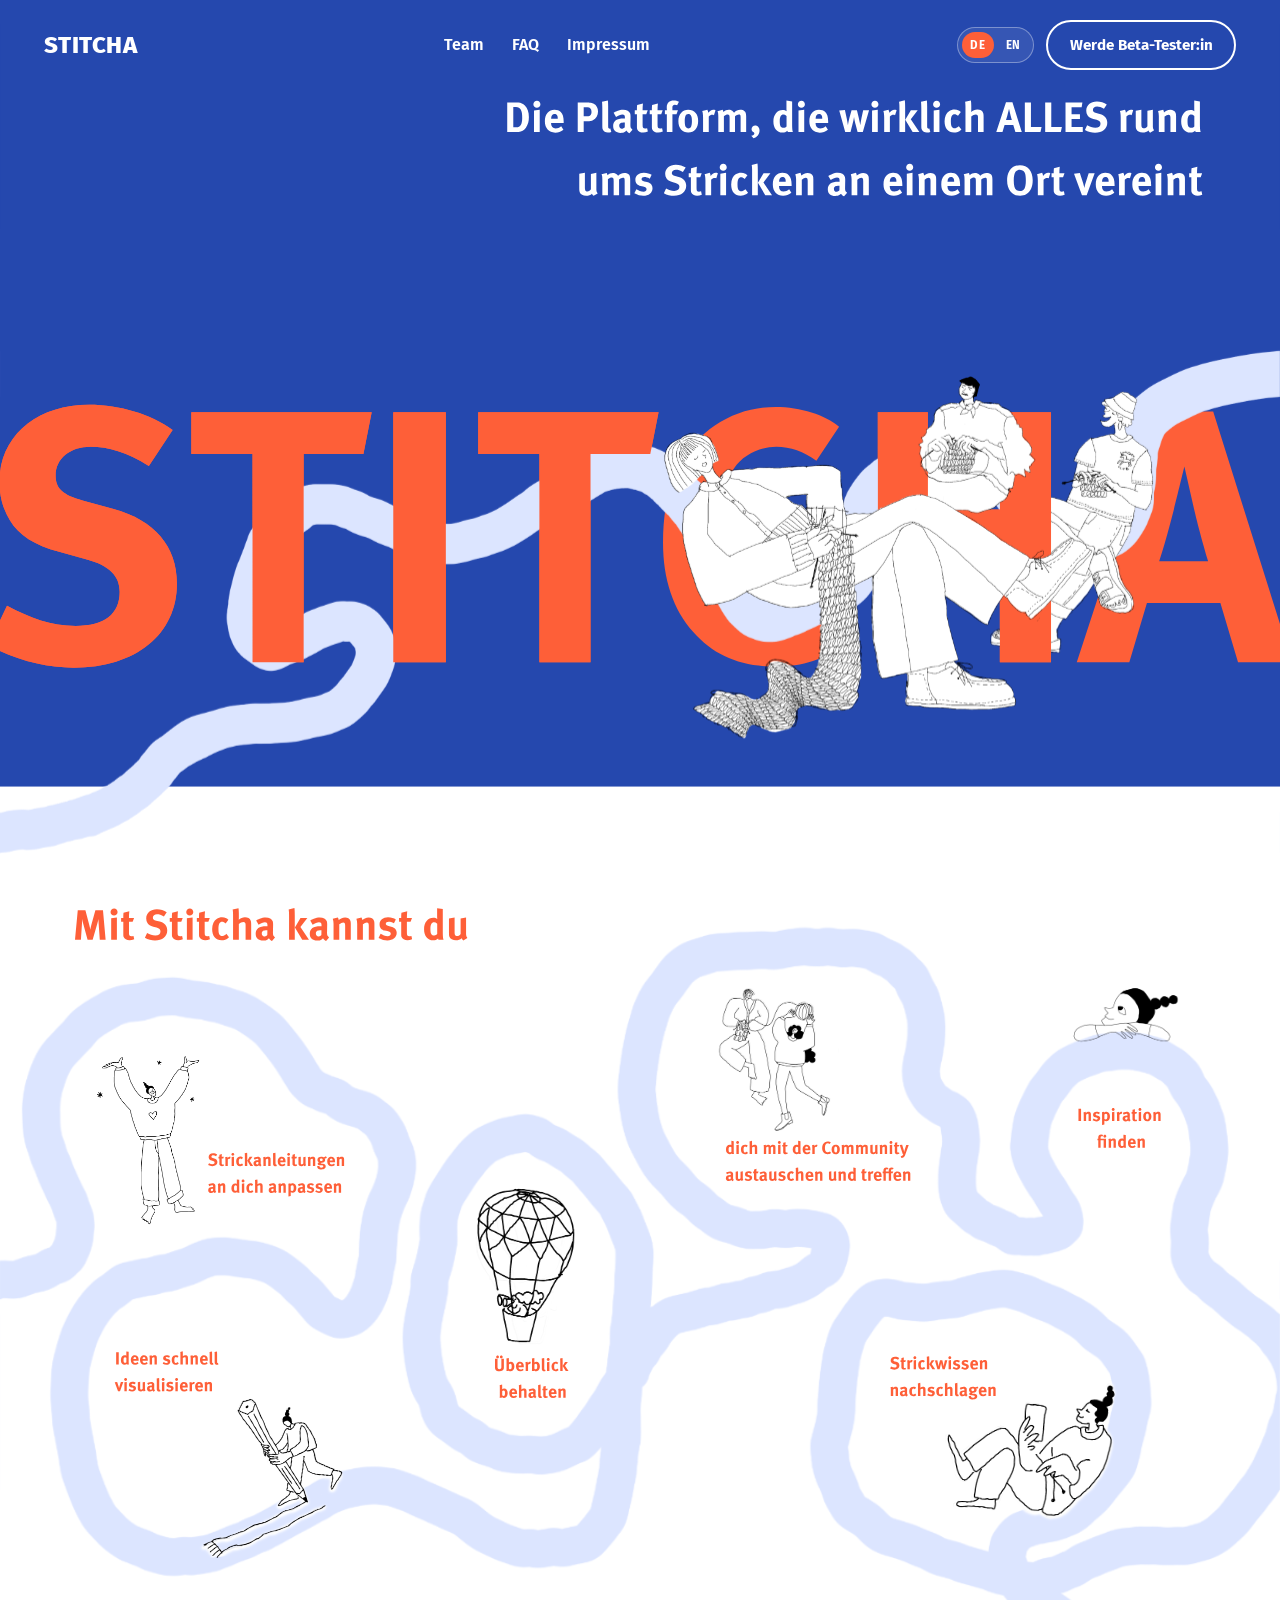
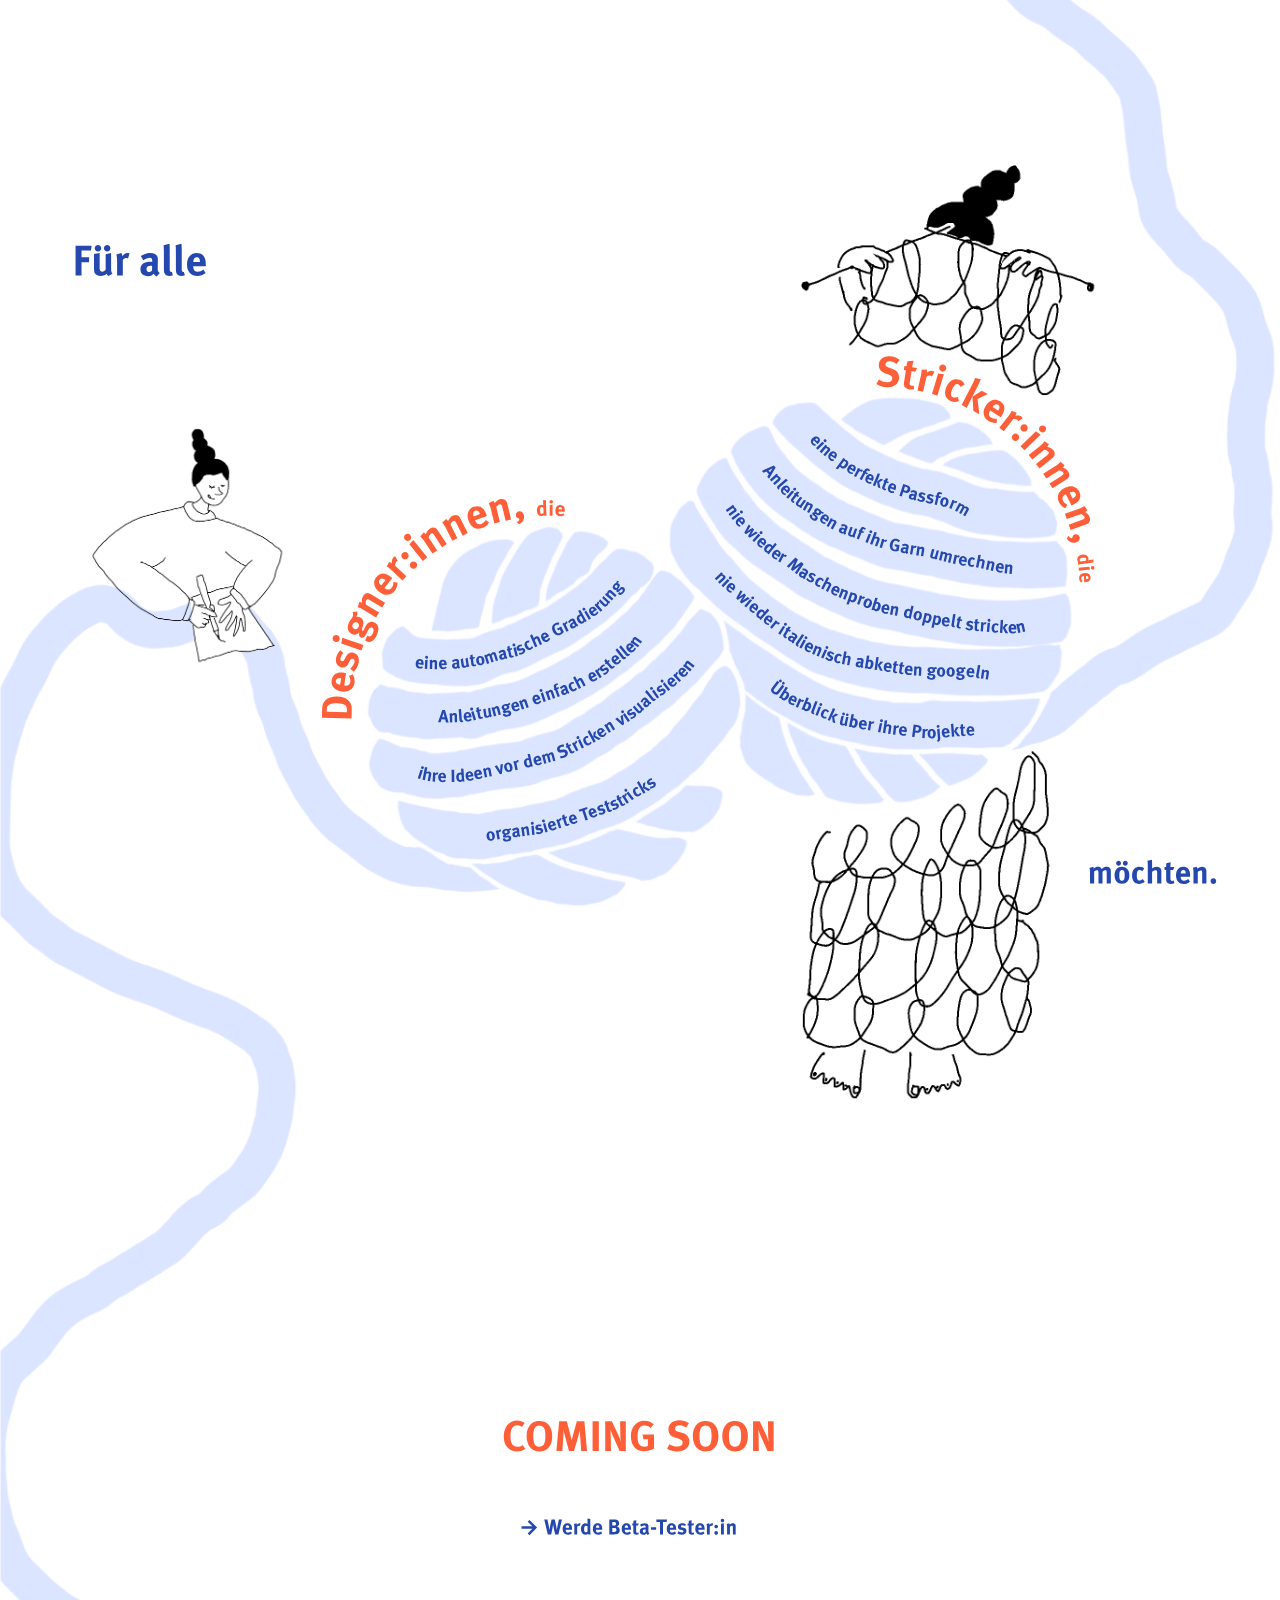
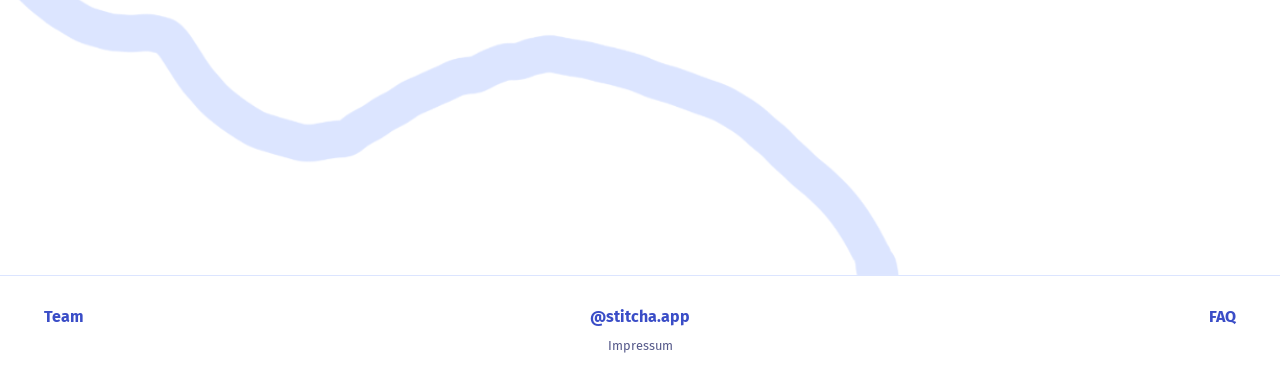
==== commit cac02d0c: "Footer: Team / @stitcha.app / FAQ with a quieter Impressum below Co-Authored-By: Claude Opus 5.5 <no" ====
--- a/index.html
+++ b/index.html
@@ -260,10 +260,10 @@
 
   <footer class="site-footer" role="contentinfo">
     <div class="container footer-inner">
-      <a href="imprint.html" data-i18n="nav-imprint">Impressum</a>
-      <a href="faq.html" data-i18n="nav-faq">FAQ</a>
+      <a href="team.html" class="footer-team" data-i18n="nav-team">Team</a>
       <a href="https://www.instagram.com/stitcha.app/" class="footer-handle" target="_blank" rel="noopener">@stitcha.app</a>
-      <a href="team.html" data-i18n="nav-team">Team</a>
+      <a href="faq.html" class="footer-faq" data-i18n="nav-faq">FAQ</a>
+      <a href="imprint.html" class="footer-imprint" data-i18n="nav-imprint">Impressum</a>
     </div>
   </footer>
   </div>
--- a/styles.css
+++ b/styles.css
@@ -304,7 +304,11 @@
   }
   .hero-figma-tagline .hero-figma { margin: 0; }
   /* Graphic-only export (715 units), pulled up so STITCHA sits higher */
-  .hero-figma-graphic { margin-top: -6.25vw; }
+  .hero-figma-graphic { margin-top: 0; }
+  /* Blue stops 87 units above the graphic's bottom (as in the design) so the thread pokes out */
+  .hero {
+    background: linear-gradient(#2548AE, #2548AE) top / 100% calc(100% - 6.049vw) no-repeat;
+  }
   .site-header.on-blue:not(.static-header) { background: transparent; }
   .hero { position: relative; z-index: 1; }
 
@@ -313,8 +317,8 @@
     position: relative;
     width: 100vw;
     margin-left: calc(50% - 50vw);
-    /* screens y=1108 units lands 60 units below the hero */
-    margin-top: calc(-76.944vw + 4.167vw);
+    /* screens y=1108 units lands 30 units below the hero */
+    margin-top: calc(-76.944vw + 2.083vw);
     overflow: hidden;
     z-index: 0;
   }
@@ -977,18 +981,28 @@
   padding: 28px 0;
 }
 .footer-inner {
-  display: flex;
+  display: grid;
+  grid-template-columns: 1fr auto 1fr;
   align-items: center;
-  justify-content: space-between;
-  gap: 16px;
-  flex-wrap: wrap;
+  column-gap: 16px;
+  row-gap: 6px;
   font-family: var(--font-display);
   font-weight: 700;
   color: var(--color-blue);
 }
 .footer-inner a { text-decoration: none; }
 .footer-inner a:hover { color: var(--color-orange); }
-.footer-handle { color: var(--color-text-muted); font-weight: 600; }
+.footer-team { justify-self: start; }
+.footer-handle { justify-self: center; }
+.footer-faq { justify-self: end; }
+.footer-imprint {
+  grid-column: 2;
+  justify-self: center;
+  font-family: var(--font-body, inherit);
+  font-weight: 400;
+  font-size: 0.8rem;
+  color: var(--color-text-muted);
+}
 
 @media (max-width: 900px) {
   .site-footer {
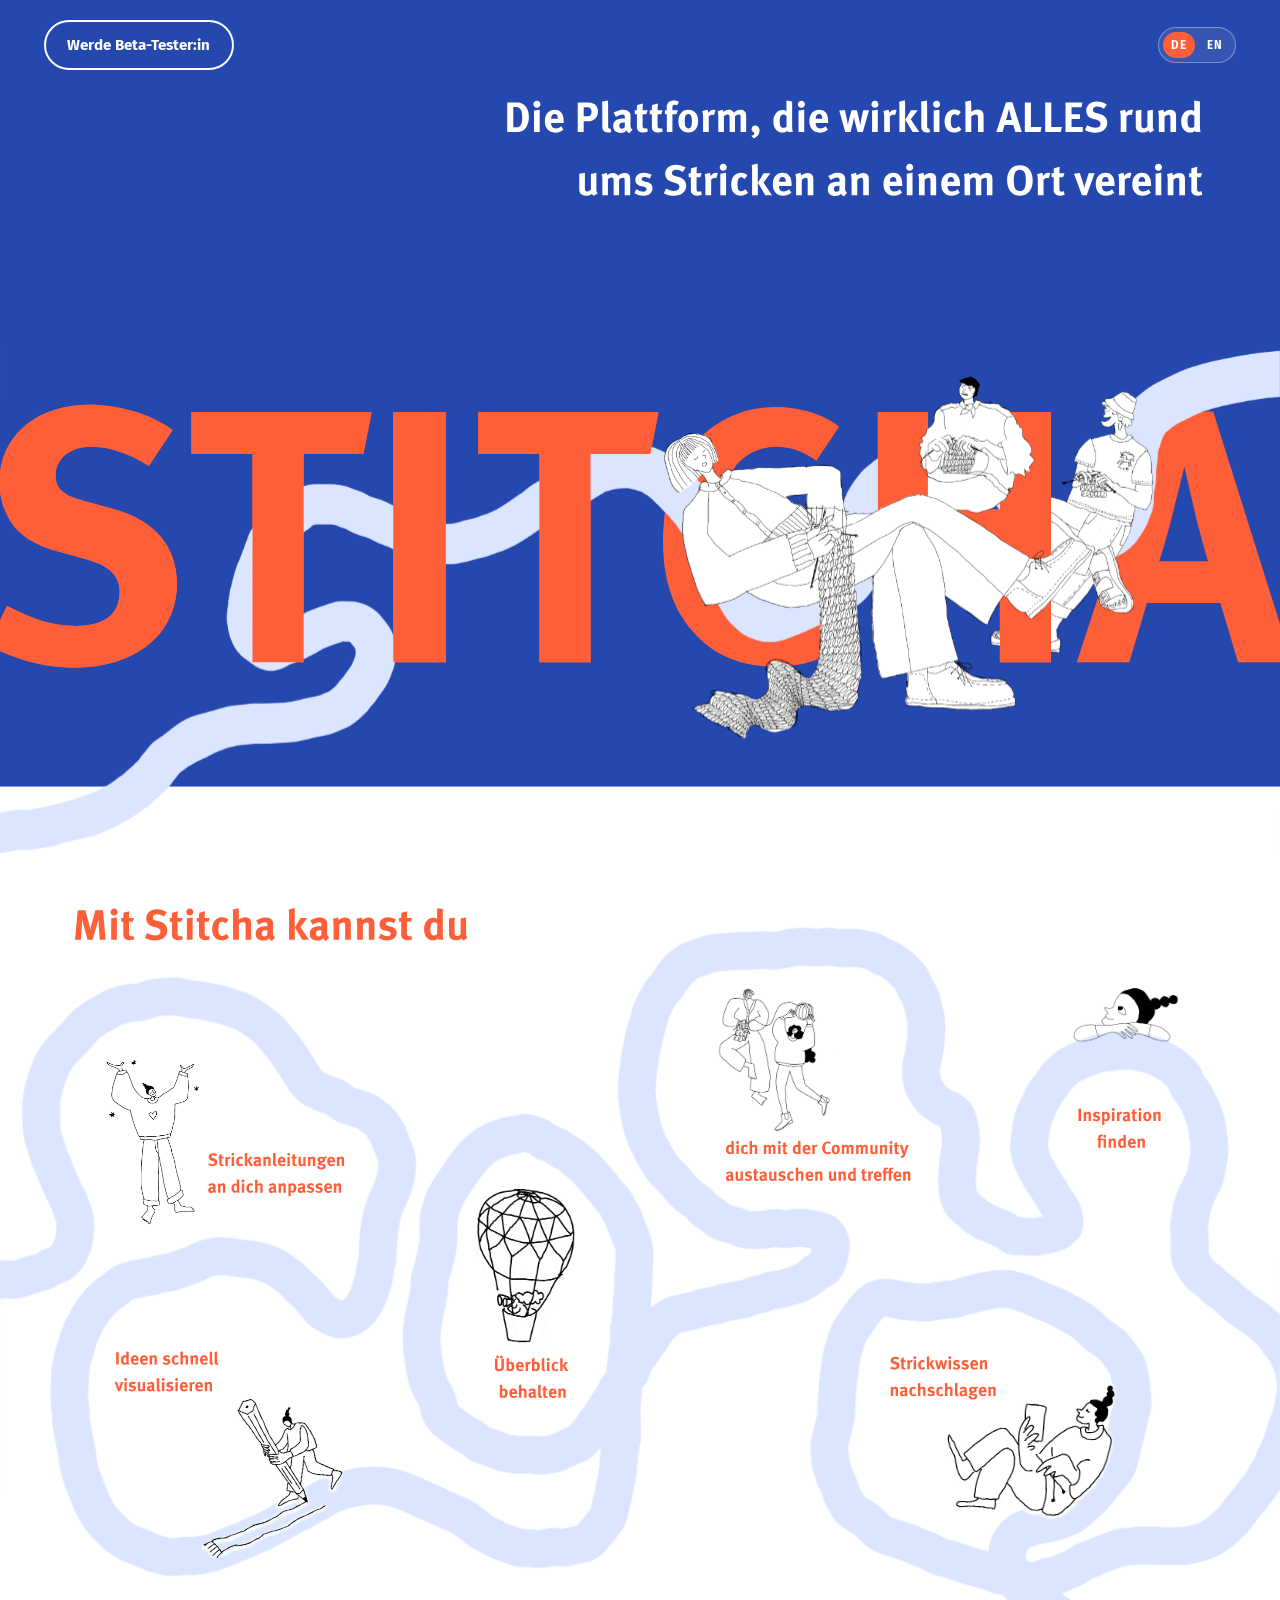
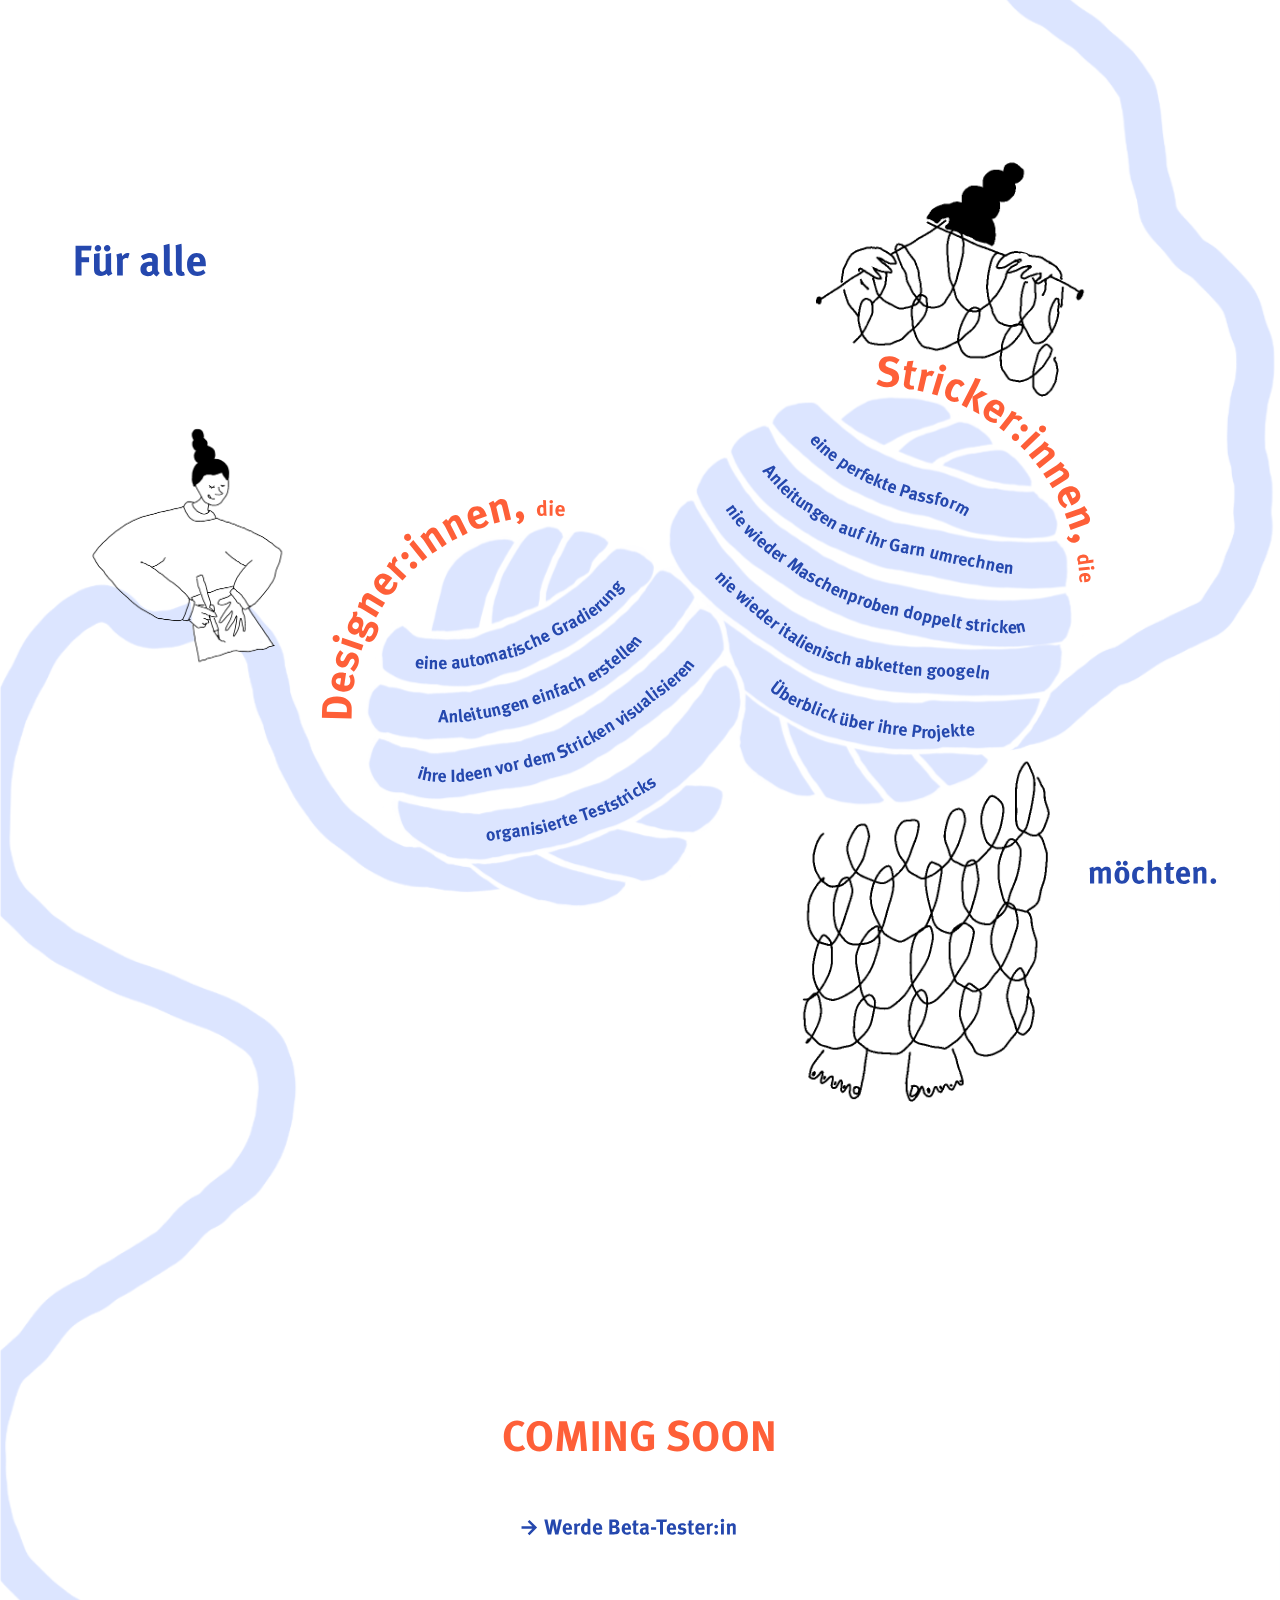
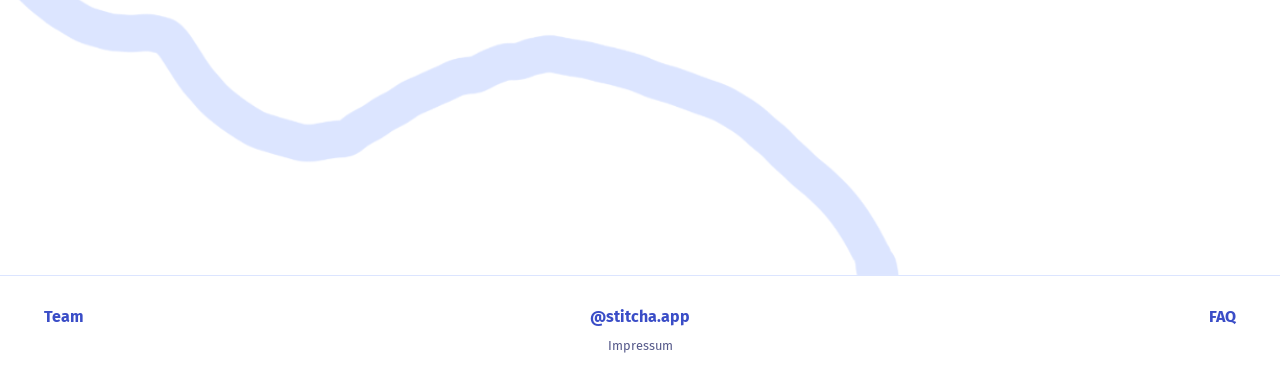
==== commit 801a7c9e: "Home header: drop logo and nav, beta button left and language toggle right on desktop Co-Authored-By" ====
--- a/index.html
+++ b/index.html
@@ -15,12 +15,6 @@
 
 <header class="site-header on-blue" id="top">
   <div class="container header-inner">
-    <a href="index.html" class="logo">STITCHA</a>
-    <nav class="main-nav" aria-label="Hauptnavigation">
-      <a href="team.html" data-i18n="nav-team">Team</a>
-      <a href="faq.html" data-i18n="nav-faq">FAQ</a>
-      <a href="imprint.html" data-i18n="nav-imprint">Impressum</a>
-    </nav>
     <div class="header-actions">
       <div class="lang-switch" aria-label="Sprache wechseln">
         <button class="lang-option active" type="button" data-lang="de" aria-pressed="true">DE</button>
--- a/styles.css
+++ b/styles.css
@@ -1286,3 +1286,17 @@
   .figma-mobile .fx-lookup    { left: 64.746vw; top: 229.833vw; width: 30.930vw; height: 26.009vw; transform: rotate(2.75576deg); }
   .figma-mobile .fx-community { left: 13.177vw; top: 286.422vw; width: 16.862vw; height: 23.852vw; }
 }
+
+/* Subpages: plain white header with orange logo and only the language toggle */
+.site-header.plain-header,
+.site-header.plain-header .header-inner { background: var(--color-white); }
+.footer-inner a[aria-current="page"] { color: var(--color-orange); }
+
+/* Home desktop header: only the beta button (left) and the language toggle (right) */
+@media (min-width: 901px) {
+  .site-header.on-blue:not(.static-header) .header-actions {
+    flex: 1;
+    justify-content: space-between;
+  }
+  .site-header.on-blue:not(.static-header) .btn-nav-home { order: -1; }
+}
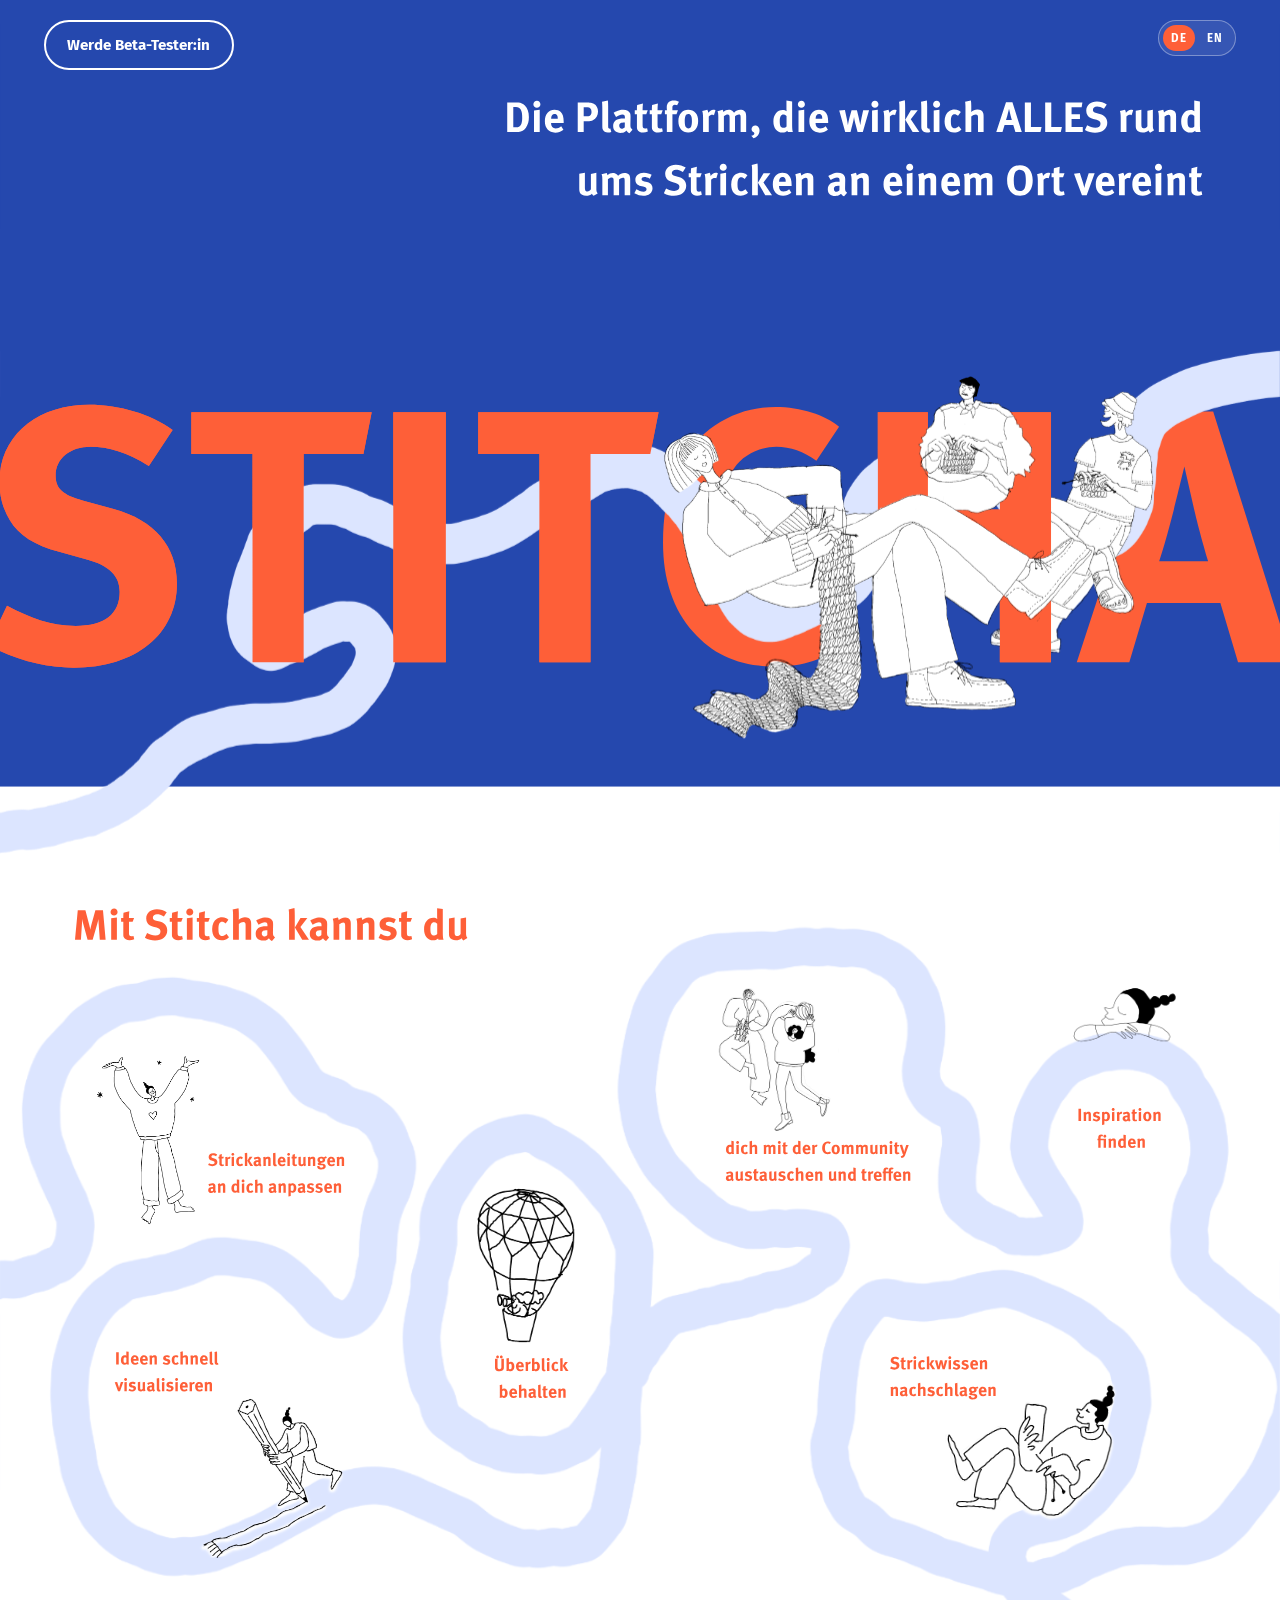
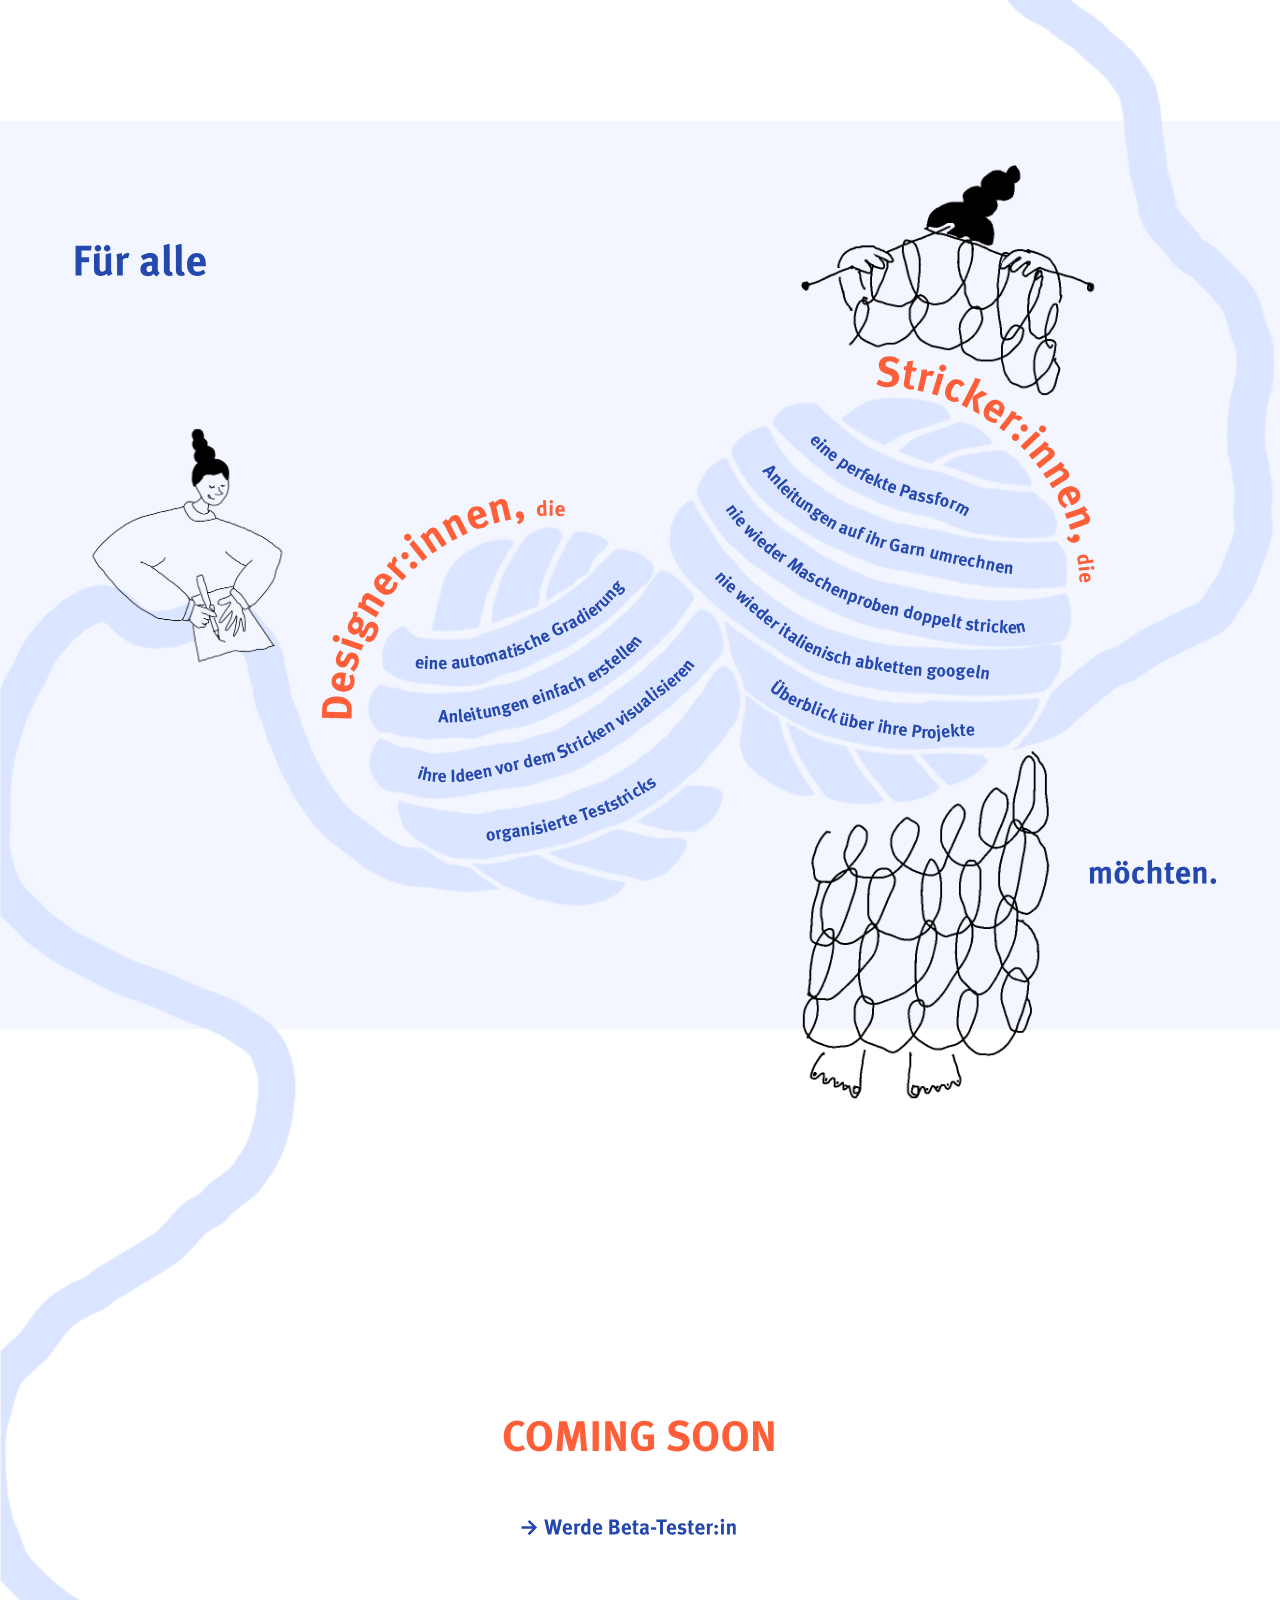
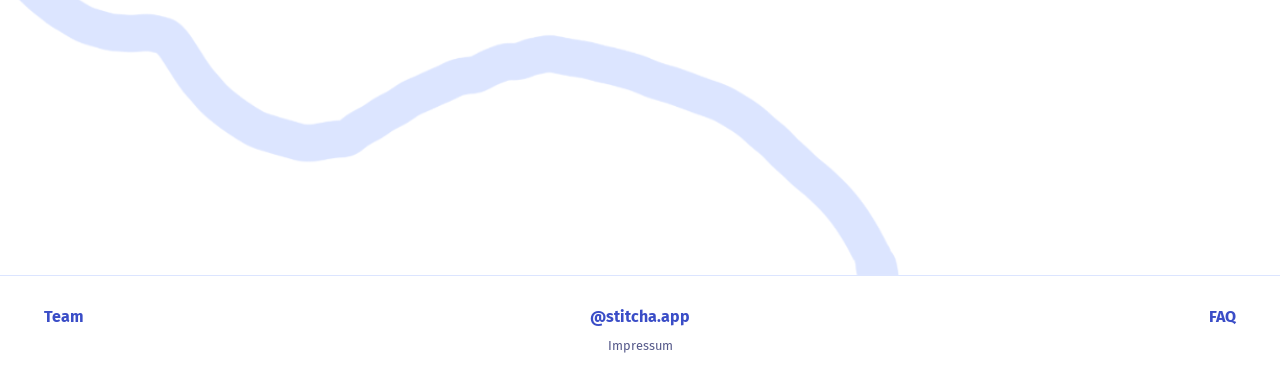
==== commit 16ca3a5d: "Add light-blue background band behind the Für alle screen on desktop Co-Authored-By: Claude Opus 5.5" ====
--- a/index.html
+++ b/index.html
@@ -61,6 +61,7 @@
   </div>
 
   <div class="figma-screens" aria-label="Mit Stitcha kannst du – Für alle">
+    <div class="figma-bg-audience" aria-hidden="true"></div>
     <img class="figma-screens-img lang-de-only" src="assets/figma/desktop/screens-de.svg" alt="">
     <img class="figma-screens-img lang-en-only" src="assets/figma/desktop/screens-en.svg" alt="">
     <img class="figma-gif" style="left:6.5746%; top:31.225%; width:12.499%" src="assets/figma/gifs/anpassen.gif" alt="">
--- a/styles.css
+++ b/styles.css
@@ -322,7 +322,9 @@
     overflow: hidden;
     z-index: 0;
   }
-  .figma-screens-img { display: block; width: 100%; height: auto; }
+  .figma-screens-img { position: relative; display: block; width: 100%; height: auto; }
+  /* Light-blue band behind the "Für alle" screen (screen 3 of the 1020.89-unit grid) */
+  .figma-bg-audience { position: absolute; left: 0; width: 100%; top: 141.79vw; height: 70.895vw; background: #F3F6FF; }
   :root[lang="en"] .figma-screens-img.lang-de-only,
   :root:not([lang="en"]) .figma-screens-img.lang-en-only { display: none; }
   .figma-gif {
@@ -1058,7 +1060,7 @@
   display: block;
 }
 .team-photo--annika { object-position: center 18%; }
-.team-photo--gwyneth { object-position: center 18%; }
+.team-photo--gwyneth { object-position: center; }
 .team-photo--derman { object-position: center 28%; }
 .team-photo--linn { object-position: center 20%; }
 .team-photo.placeholder {
@@ -1300,3 +1302,14 @@
   }
   .site-header.on-blue:not(.static-header) .btn-nav-home { order: -1; }
 }
+.site-header.plain-header .logo { color: var(--color-blue); }
+@media (min-width: 901px) {
+  .site-header.on-blue:not(.static-header) .header-actions { align-items: flex-start; }
+}
+/* Balloon: wider white silhouette so no faint static lines show through the GIF */
+.fx-balloon .fx-mask {
+  filter: brightness(0) invert(1) drop-shadow(0 0 1px #fff) drop-shadow(0 0 2px #fff) drop-shadow(0 0 3px #fff) drop-shadow(0 0 4px #fff) drop-shadow(0 0 4px #fff) drop-shadow(0 0 4px #fff) drop-shadow(0 0 4px #fff) drop-shadow(0 0 4px #fff);
+}
+/* Keep the balloon's white mask above the caption so "Überblick" is not washed out */
+@media (min-width: 901px) { .figma-screens .fx-balloon .fx-clip { clip-path: inset(0 0 7% 0); } }
+@media (max-width: 900px) { .figma-mobile .fx-balloon .fx-clip { clip-path: polygon(0 0, 100% 0, 100% 86%, 56% 86%, 56% 100%, 0 100%); } }
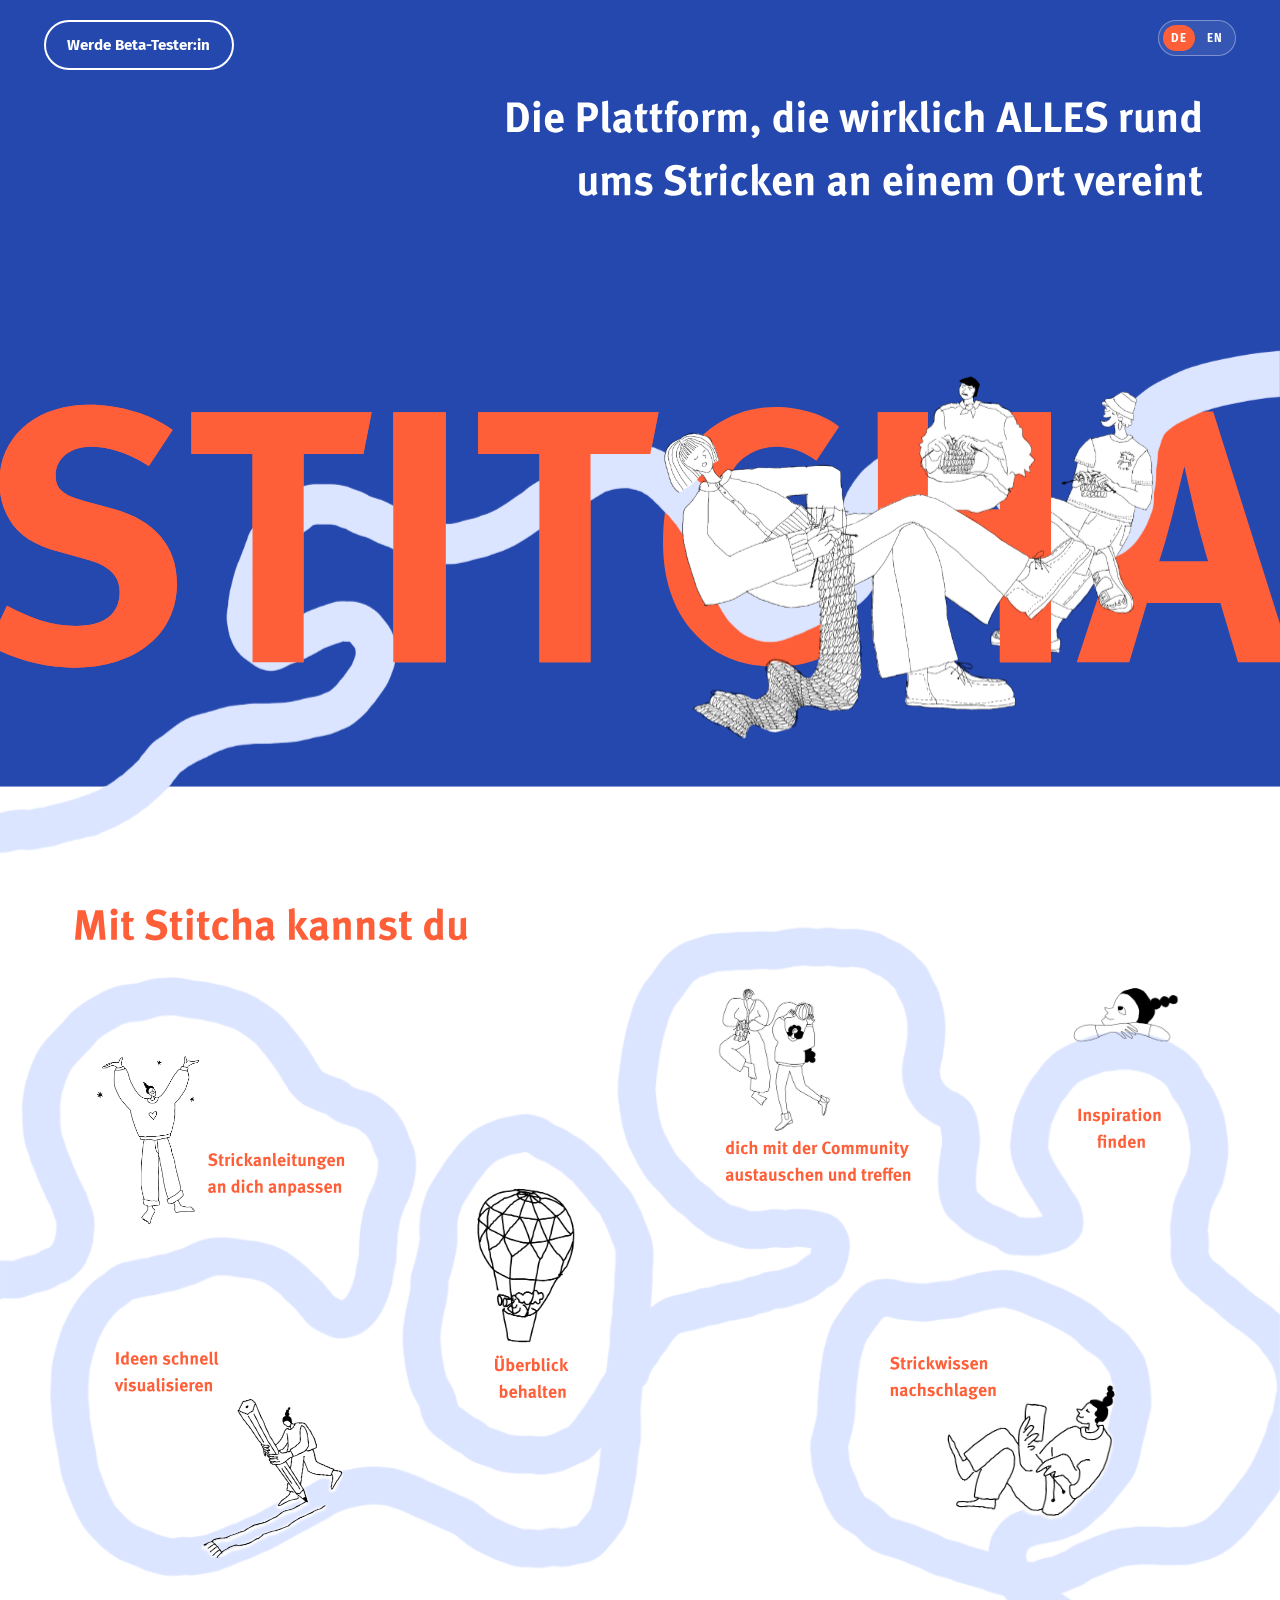
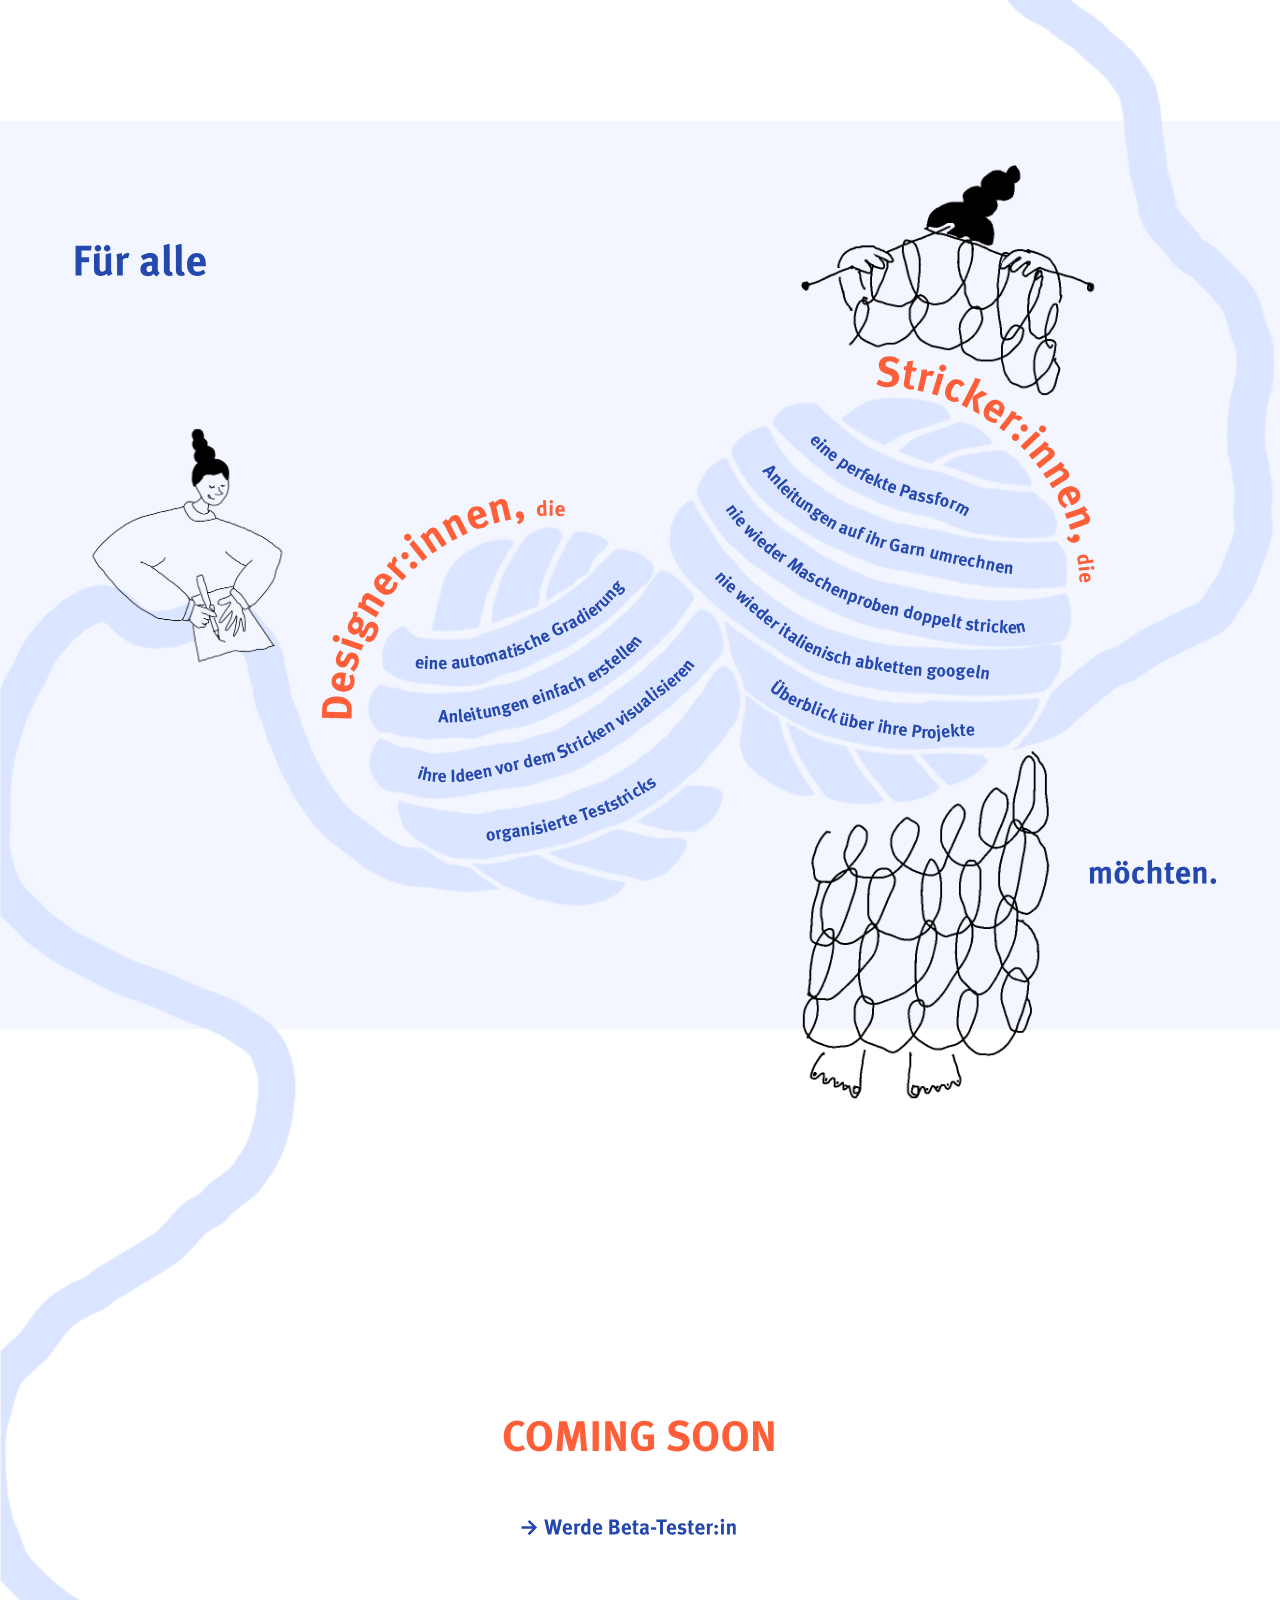
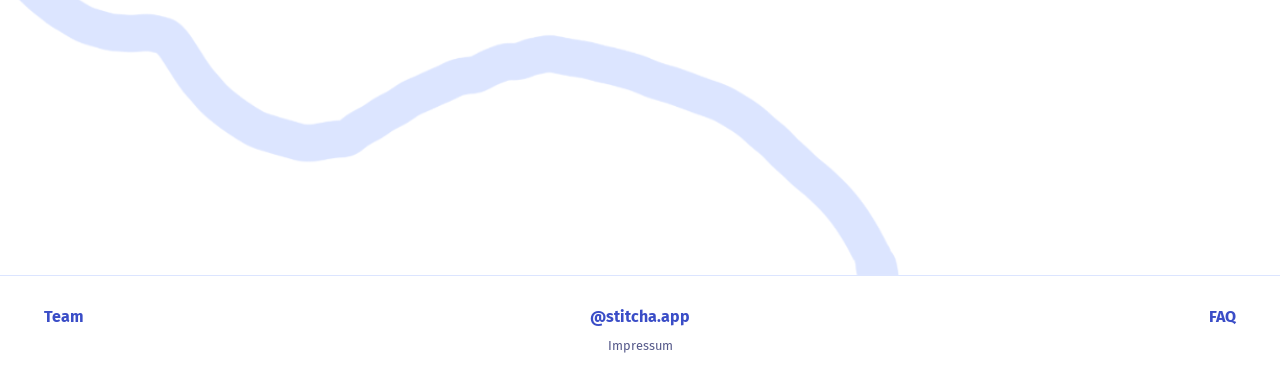
==== commit 6a17b29b: "Animate the designer illustration on mobile and desktop Co-Authored-By: Claude Opus 5.5 <noreply@ant" ====
--- a/index.html
+++ b/index.html
@@ -56,7 +56,7 @@
     <div class="fx fx-visualize"><span class="fx-clip"><img class="fx-mask" src="assets/figma/static/visualisieren.png" alt=""></span><img class="fx-gif" style="left:10.827%; top:-25.19%; width:90.10%" src="assets/figma/gifs/visualisieren.gif" alt=""></div>
     <div class="fx fx-lookup"><span class="fx-clip"><img class="fx-mask" src="assets/figma/static/nachschlagen.png" alt=""></span><img class="fx-gif" style="left:12.145%; top:-13.236%; width:83.49%" src="assets/figma/gifs/nachschlagen.gif" alt=""></div>
     <div class="fx fx-community"><span class="fx-clip"><img class="fx-mask" src="assets/figma/static/community.png" alt=""></span><img class="fx-gif" style="left:0; top:0; width:100%" src="assets/figma/gifs/community.gif" alt=""></div>
-    <div class="fm-designer"><img src="assets/figma/desktop/designer.png" alt=""></div>
+    <div class="fm-designer"><img src="assets/figma/gifs/designer.gif" alt=""></div>
     <a class="fm-beta-link" href="https://1622fa1c.sibforms.com/v2/serve/[base64]" target="_blank" rel="noopener" data-i18n="nav-beta">Werde Beta-Tester:in</a>
   </div>
 
@@ -67,7 +67,7 @@
     <img class="figma-gif" style="left:6.5746%; top:31.225%; width:12.499%" src="assets/figma/gifs/anpassen.gif" alt="">
     <img class="figma-gif figma-gif-mirror" style="left:82.486%; top:28.605%; width:10.590%" src="assets/figma/gifs/inspiration.gif" alt="">
     <img class="figma-gif" style="left:50.270%; top:49.684%; width:51.396%" src="assets/figma/gifs/knitter-swatch.gif" alt="">
-    <img class="figma-gif" style="left:3.503%; top:57.392%; width:23.349%" src="assets/figma/desktop/designer.png" alt="">
+    <img class="figma-gif" style="left:3.503%; top:57.392%; width:23.349%" src="assets/figma/gifs/designer.gif" alt="">
     <div class="fx fx-balloon"><span class="fx-clip"><img class="fx-mask" style="left:-753.743%; top:-57.2205%; width:916.45%; height:525.58%" src="assets/figma/static/ueberblick.png" alt=""></span><img class="fx-gif" style="left:-3.448%; top:-8.754%; width:116.15%" src="assets/figma/gifs/ueberblick.gif" alt=""></div>
     <div class="fx fx-visualize"><span class="fx-clip"><img class="fx-mask" src="assets/figma/static/visualisieren.png" alt=""></span><img class="fx-gif" style="left:10.827%; top:-25.19%; width:90.10%" src="assets/figma/gifs/visualisieren.gif" alt=""></div>
     <div class="fx fx-lookup"><span class="fx-clip"><img class="fx-mask" src="assets/figma/static/nachschlagen.png" alt=""></span><img class="fx-gif" style="left:12.145%; top:-13.236%; width:83.49%" src="assets/figma/gifs/nachschlagen.gif" alt=""></div>
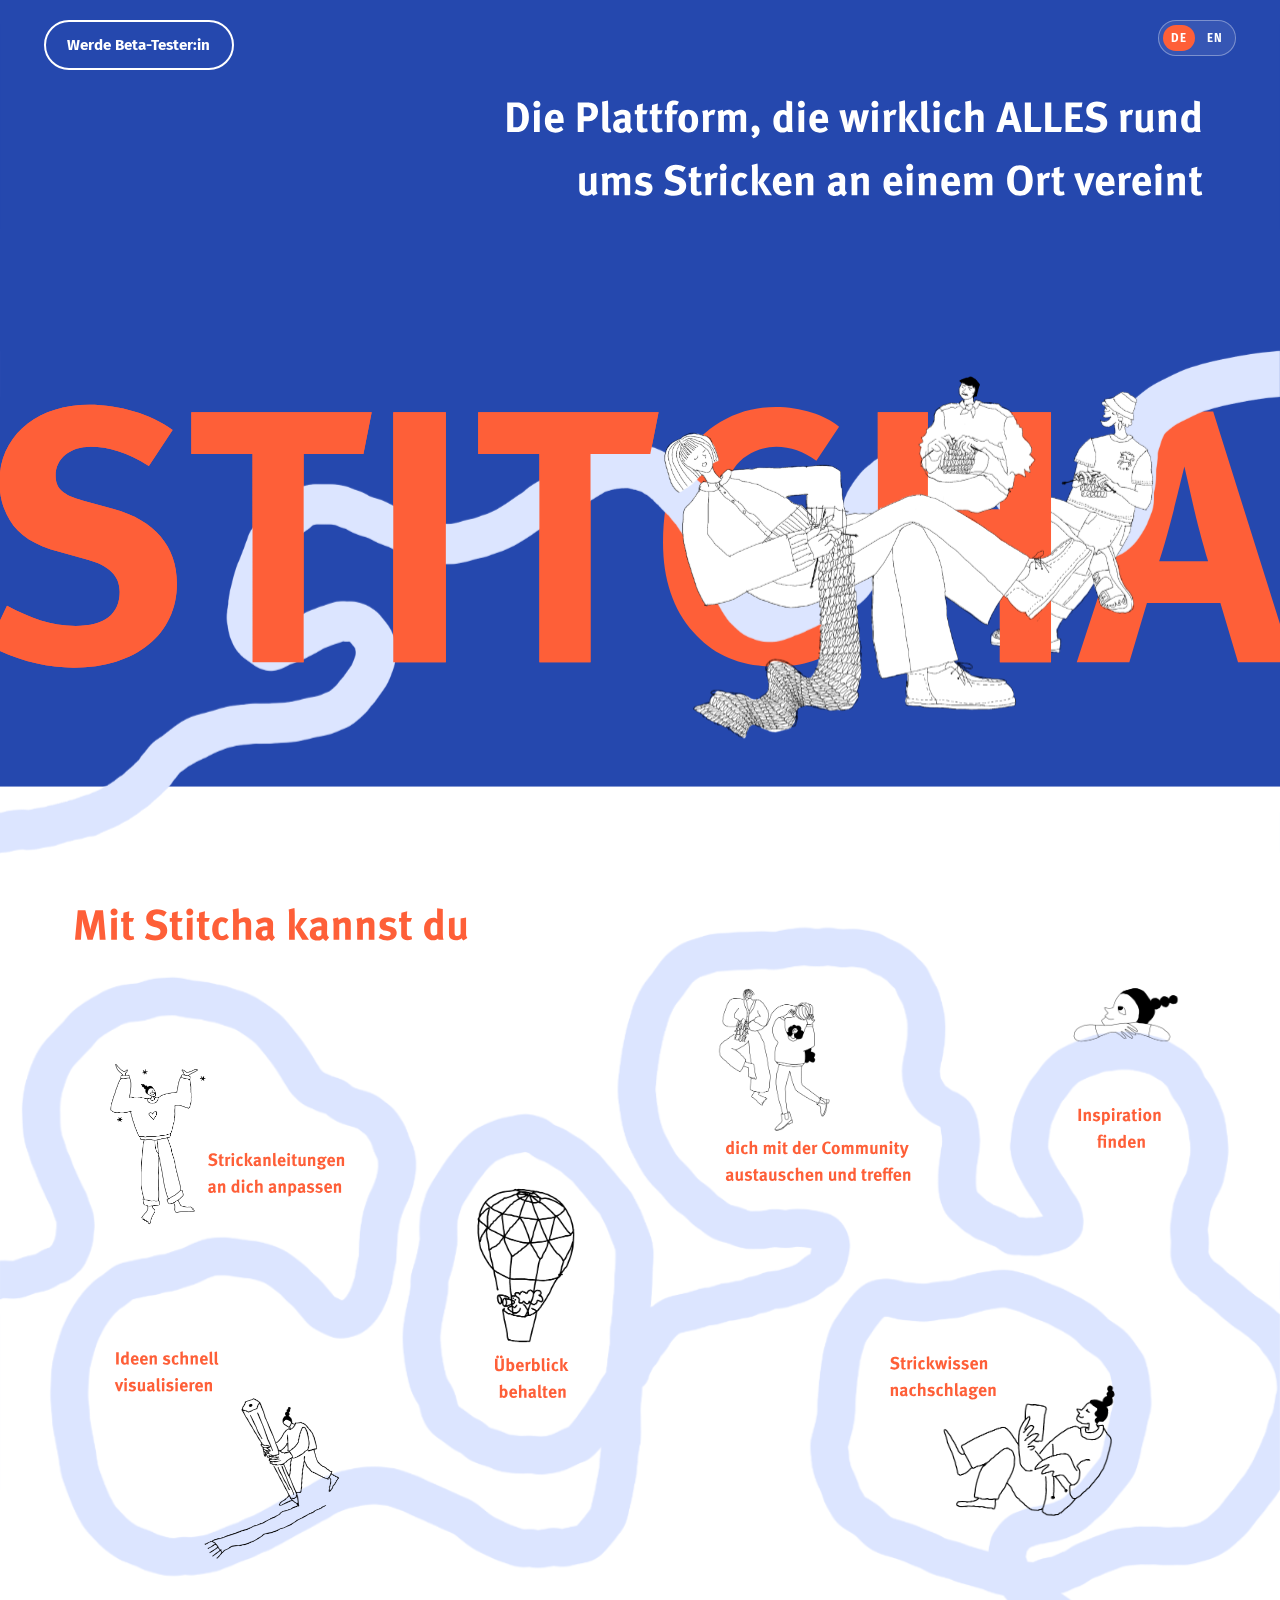
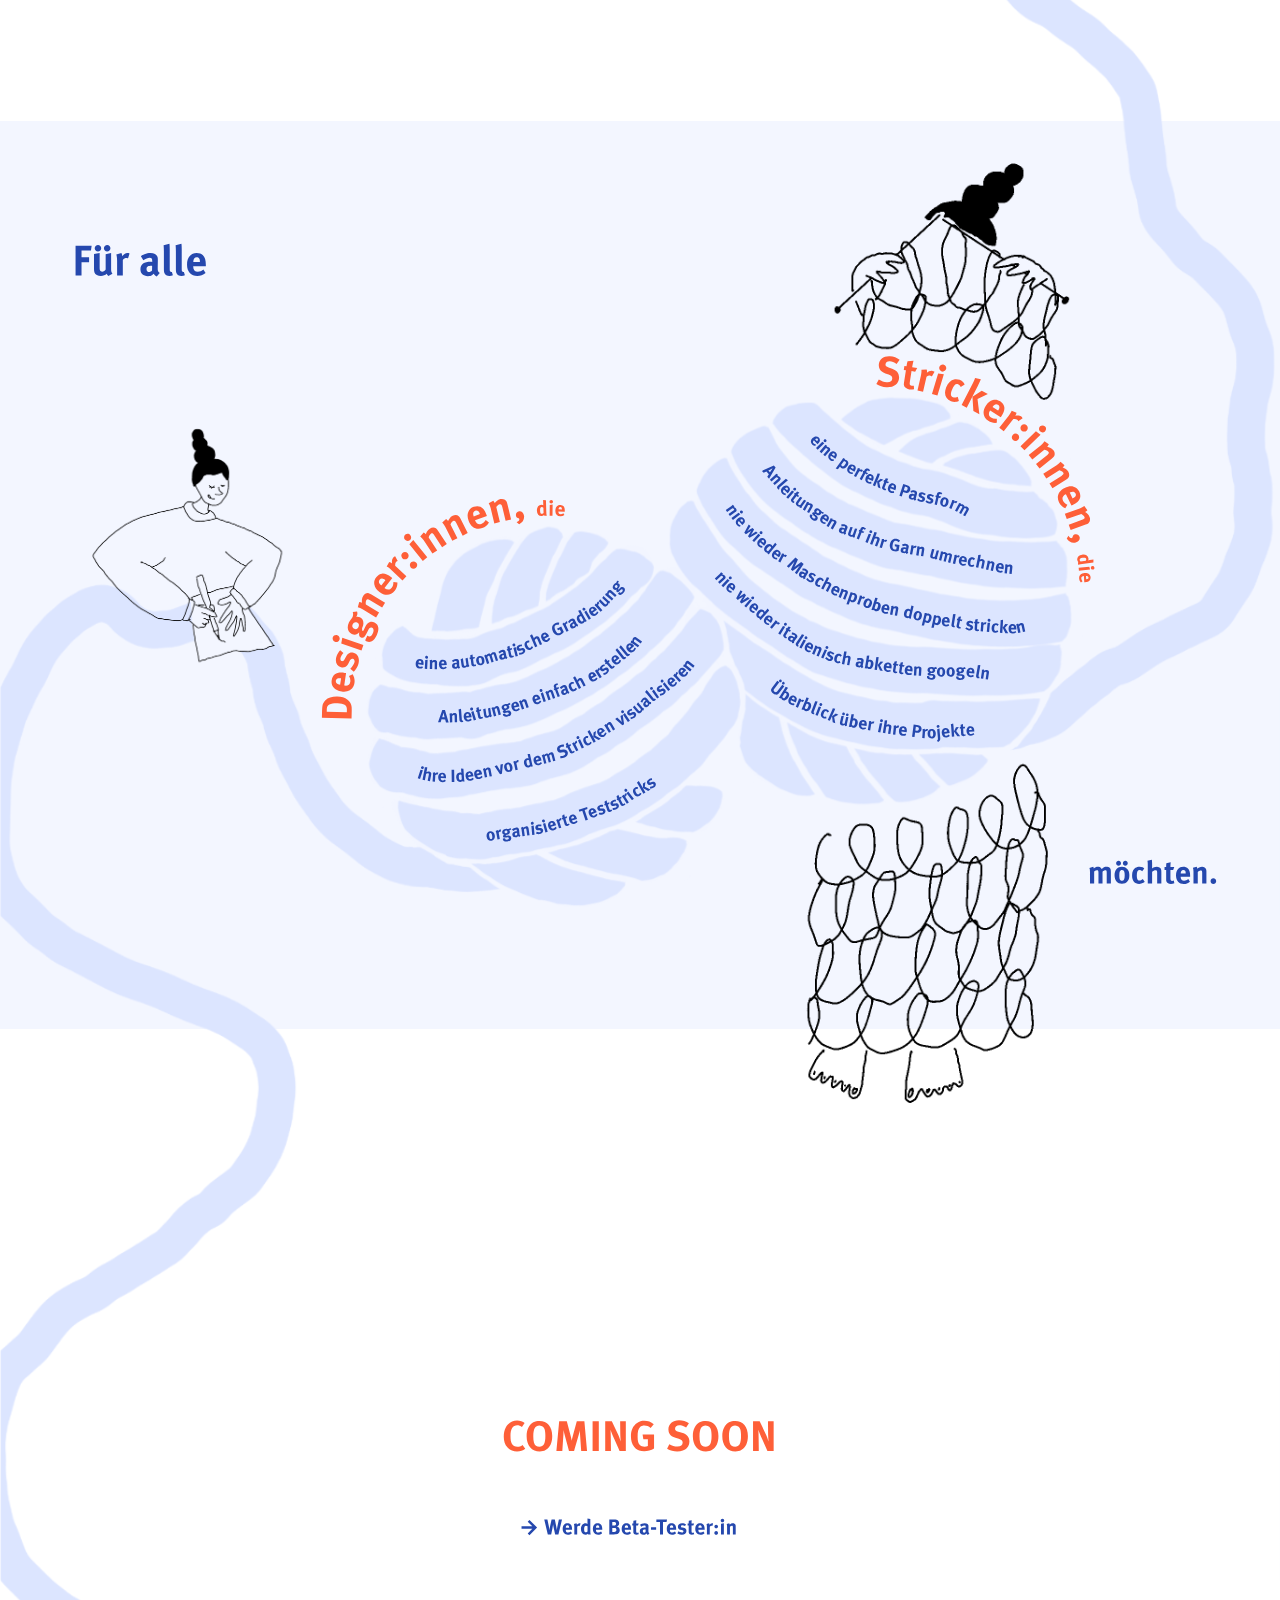
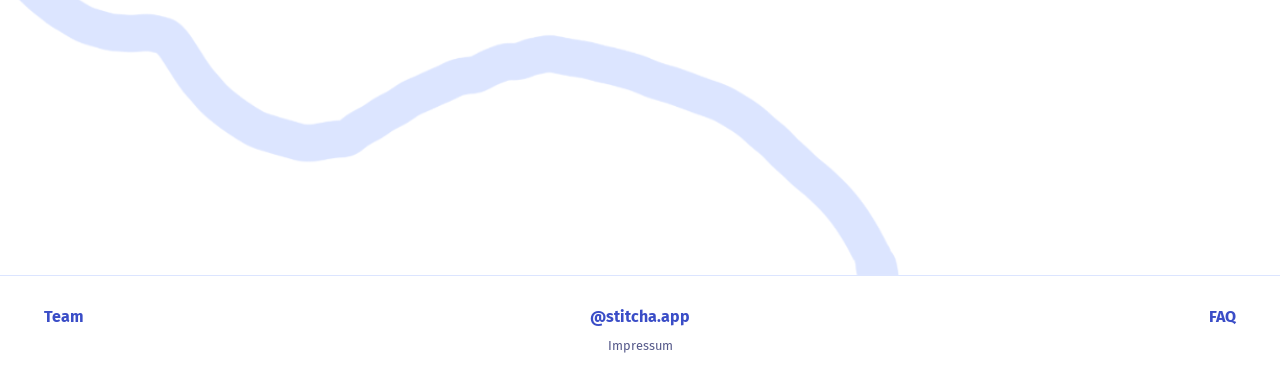
==== commit b22b483b: "Use designer exports without static illustrations, drop white masks, fix mobile beta link Co-Authore" ====
--- a/index.html
+++ b/index.html
@@ -52,10 +52,10 @@
     <img class="fm-gif" style="left:22.778vw; top:223.475vw; width:14.523vw" src="assets/figma/gifs/anpassen.gif" alt="">
     <img class="fm-gif fm-mirror" style="left:41.596vw; top:309.806vw; width:19.46vw" src="assets/figma/gifs/inspiration.gif" alt="">
     <img class="fm-gif fm-mirror" style="left:-22.673vw; top:409.697vw; width:83.127vw" src="assets/figma/gifs/knitter-swatch.gif" alt="">
-    <div class="fx fx-balloon"><span class="fx-clip"><img class="fx-mask" style="left:-753.743%; top:-57.2205%; width:916.45%; height:525.58%" src="assets/figma/static/ueberblick.png" alt=""></span><img class="fx-gif" style="left:-3.448%; top:-8.754%; width:116.15%" src="assets/figma/gifs/ueberblick.gif" alt=""></div>
-    <div class="fx fx-visualize"><span class="fx-clip"><img class="fx-mask" src="assets/figma/static/visualisieren.png" alt=""></span><img class="fx-gif" style="left:10.827%; top:-25.19%; width:90.10%" src="assets/figma/gifs/visualisieren.gif" alt=""></div>
-    <div class="fx fx-lookup"><span class="fx-clip"><img class="fx-mask" src="assets/figma/static/nachschlagen.png" alt=""></span><img class="fx-gif" style="left:12.145%; top:-13.236%; width:83.49%" src="assets/figma/gifs/nachschlagen.gif" alt=""></div>
-    <div class="fx fx-community"><span class="fx-clip"><img class="fx-mask" src="assets/figma/static/community.png" alt=""></span><img class="fx-gif" style="left:0; top:0; width:100%" src="assets/figma/gifs/community.gif" alt=""></div>
+    <div class="fx fx-balloon"><img class="fx-gif" style="left:-3.448%; top:-8.754%; width:116.15%" src="assets/figma/gifs/ueberblick.gif" alt=""></div>
+    <div class="fx fx-visualize"><img class="fx-gif" style="left:10.827%; top:-25.19%; width:90.10%" src="assets/figma/gifs/visualisieren.gif" alt=""></div>
+    <div class="fx fx-lookup"><img class="fx-gif" style="left:12.145%; top:-13.236%; width:83.49%" src="assets/figma/gifs/nachschlagen.gif" alt=""></div>
+    <div class="fx fx-community"><img class="fx-gif" style="left:0; top:0; width:100%" src="assets/figma/gifs/community.gif" alt=""></div>
     <div class="fm-designer"><img src="assets/figma/gifs/designer.gif" alt=""></div>
     <a class="fm-beta-link" href="https://1622fa1c.sibforms.com/v2/serve/[base64]" target="_blank" rel="noopener" data-i18n="nav-beta">Werde Beta-Tester:in</a>
   </div>
@@ -68,10 +68,10 @@
     <img class="figma-gif figma-gif-mirror" style="left:82.486%; top:28.605%; width:10.590%" src="assets/figma/gifs/inspiration.gif" alt="">
     <img class="figma-gif" style="left:50.270%; top:49.684%; width:51.396%" src="assets/figma/gifs/knitter-swatch.gif" alt="">
     <img class="figma-gif" style="left:3.503%; top:57.392%; width:23.349%" src="assets/figma/gifs/designer.gif" alt="">
-    <div class="fx fx-balloon"><span class="fx-clip"><img class="fx-mask" style="left:-753.743%; top:-57.2205%; width:916.45%; height:525.58%" src="assets/figma/static/ueberblick.png" alt=""></span><img class="fx-gif" style="left:-3.448%; top:-8.754%; width:116.15%" src="assets/figma/gifs/ueberblick.gif" alt=""></div>
-    <div class="fx fx-visualize"><span class="fx-clip"><img class="fx-mask" src="assets/figma/static/visualisieren.png" alt=""></span><img class="fx-gif" style="left:10.827%; top:-25.19%; width:90.10%" src="assets/figma/gifs/visualisieren.gif" alt=""></div>
-    <div class="fx fx-lookup"><span class="fx-clip"><img class="fx-mask" src="assets/figma/static/nachschlagen.png" alt=""></span><img class="fx-gif" style="left:12.145%; top:-13.236%; width:83.49%" src="assets/figma/gifs/nachschlagen.gif" alt=""></div>
-    <div class="fx fx-community"><span class="fx-clip"><img class="fx-mask" src="assets/figma/static/community.png" alt=""></span><img class="fx-gif" style="left:0; top:0; width:100%" src="assets/figma/gifs/community.gif" alt=""></div>
+    <div class="fx fx-balloon"><img class="fx-gif" style="left:-3.448%; top:-8.754%; width:116.15%" src="assets/figma/gifs/ueberblick.gif" alt=""></div>
+    <div class="fx fx-visualize"><img class="fx-gif" style="left:10.827%; top:-25.19%; width:90.10%" src="assets/figma/gifs/visualisieren.gif" alt=""></div>
+    <div class="fx fx-lookup"><img class="fx-gif" style="left:12.145%; top:-13.236%; width:83.49%" src="assets/figma/gifs/nachschlagen.gif" alt=""></div>
+    <div class="fx fx-community"><img class="fx-gif" style="left:0; top:0; width:100%" src="assets/figma/gifs/community.gif" alt=""></div>
     <a class="figma-beta-link" href="https://1622fa1c.sibforms.com/v2/serve/[base64]" target="_blank" rel="noopener" data-i18n="nav-beta">Werde Beta-Tester:in</a>
   </div>
 
--- a/styles.css
+++ b/styles.css
@@ -1251,8 +1251,8 @@
     position: absolute;
     left: 25vw;
     width: 50vw;
-    top: 632.7vw;
-    height: 8vw;
+    top: 640.5vw;
+    height: 12.5vw;
     font-size: 0;
     color: transparent;
     z-index: 2;
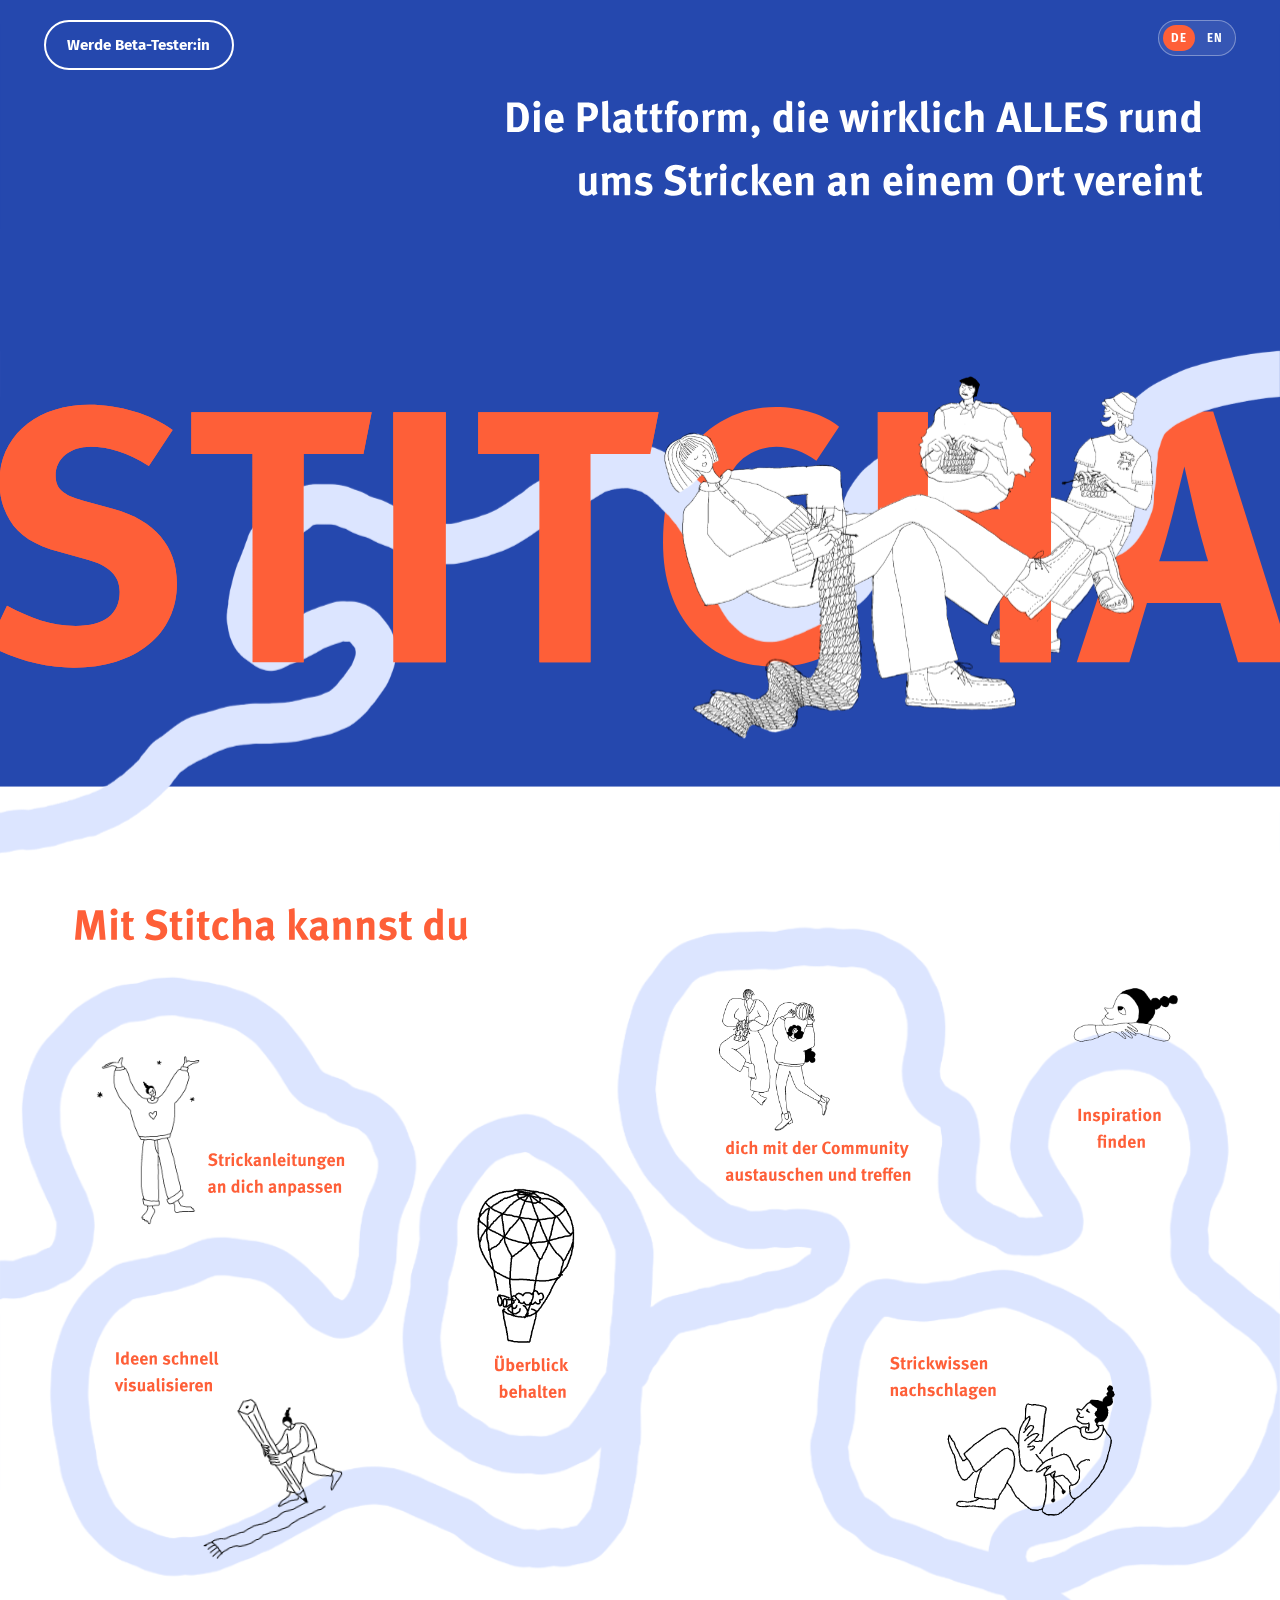
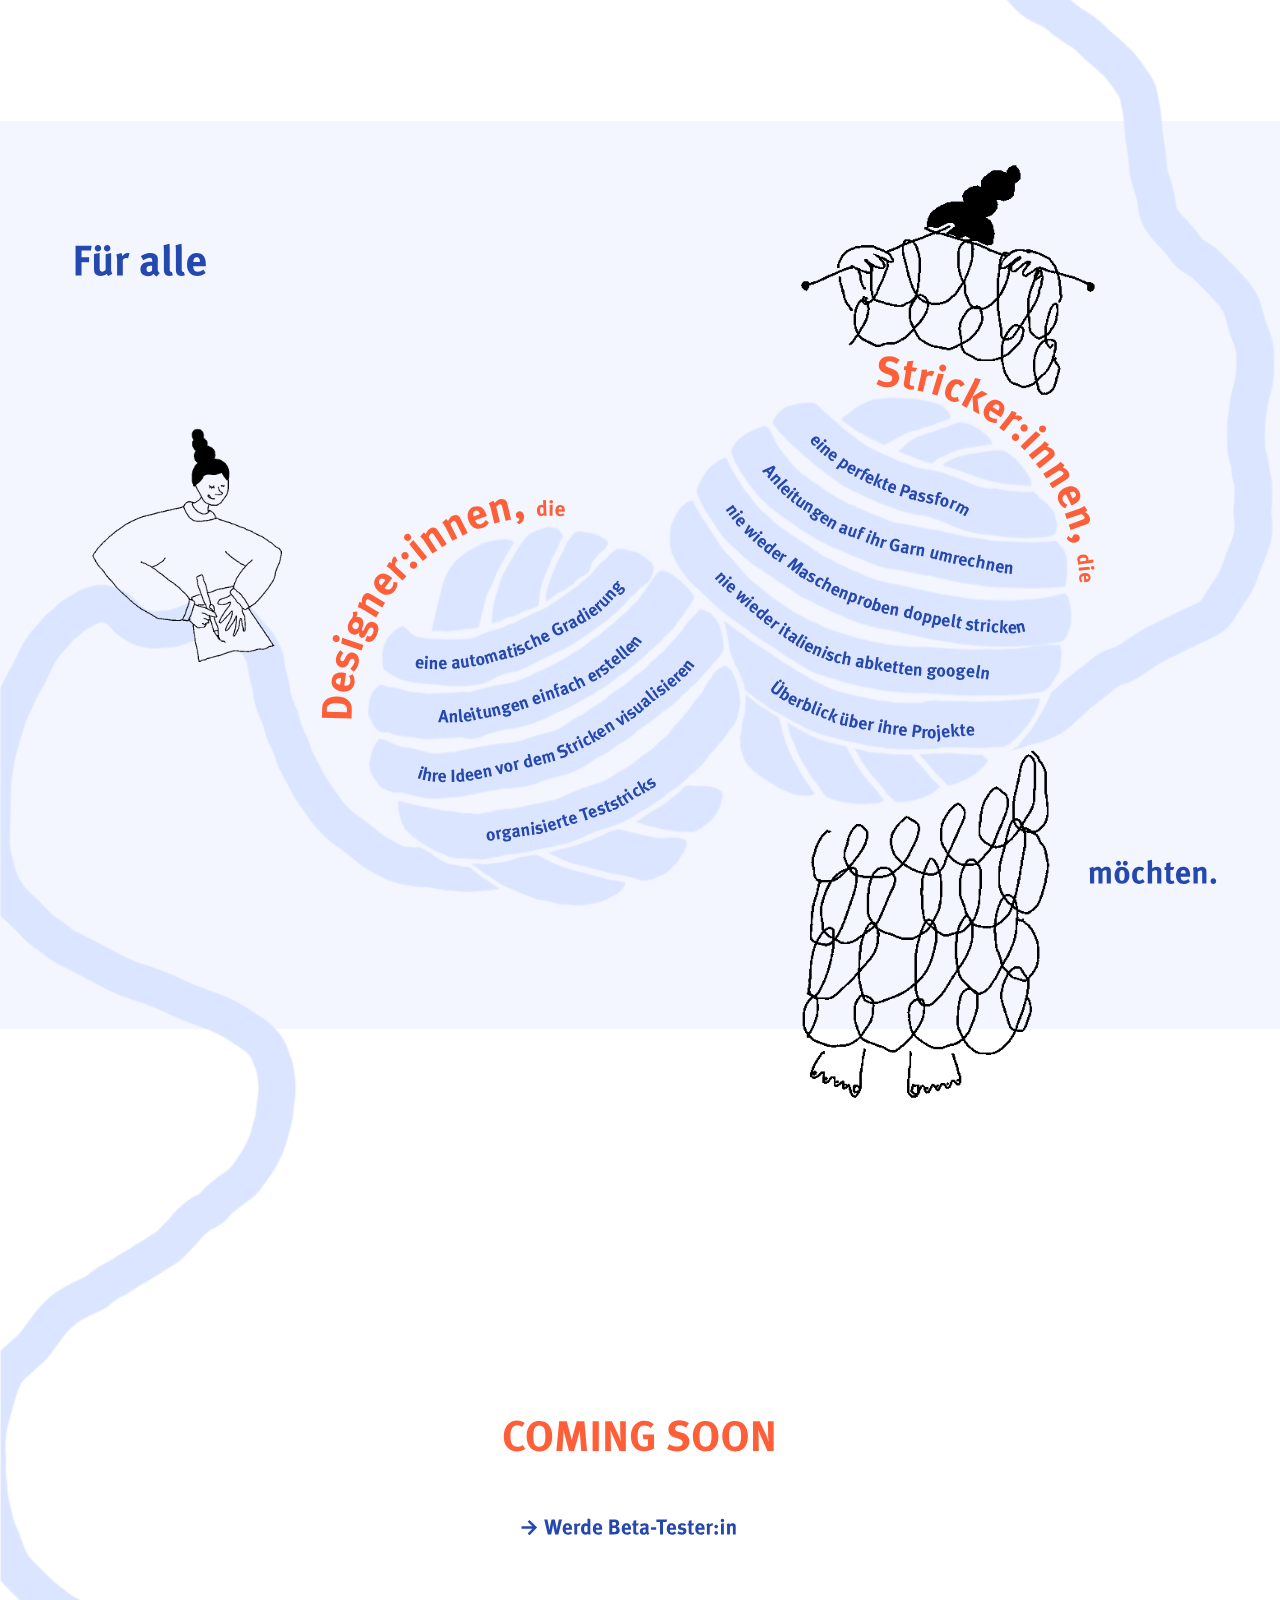
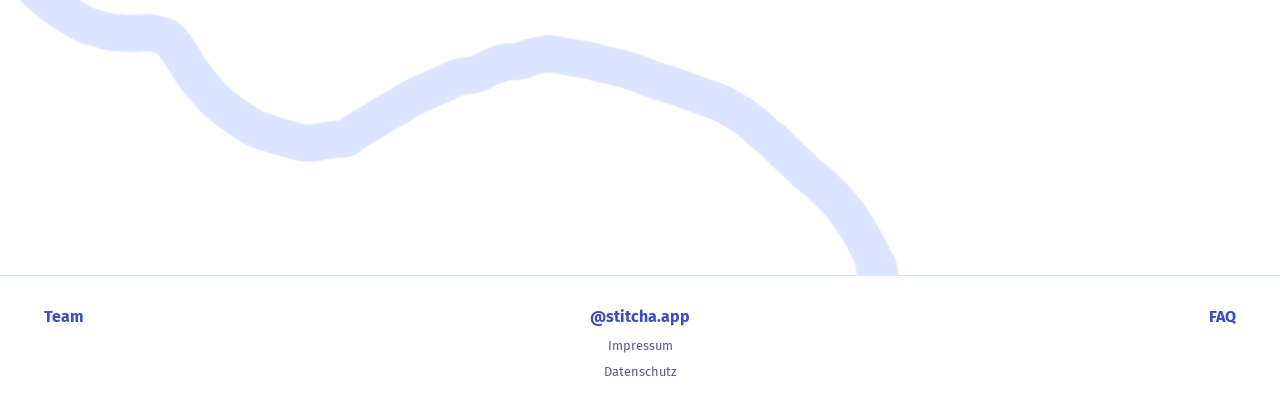
==== commit efa834b6: "Add privacy policy page and footer link under Impressum" ====
--- a/index.html
+++ b/index.html
@@ -259,6 +259,7 @@
       <a href="https://www.instagram.com/stitcha.app/" class="footer-handle" target="_blank" rel="noopener">@stitcha.app</a>
       <a href="faq.html" class="footer-faq" data-i18n="nav-faq">FAQ</a>
       <a href="imprint.html" class="footer-imprint" data-i18n="nav-imprint">Impressum</a>
+      <a href="datenschutz.html" class="footer-privacy" data-i18n="nav-privacy">Datenschutz</a>
     </div>
   </footer>
   </div>
--- a/styles.css
+++ b/styles.css
@@ -997,7 +997,8 @@
 .footer-team { justify-self: start; }
 .footer-handle { justify-self: center; }
 .footer-faq { justify-self: end; }
-.footer-imprint {
+.footer-imprint,
+.footer-privacy {
   grid-column: 2;
   justify-self: center;
   font-family: var(--font-body, inherit);
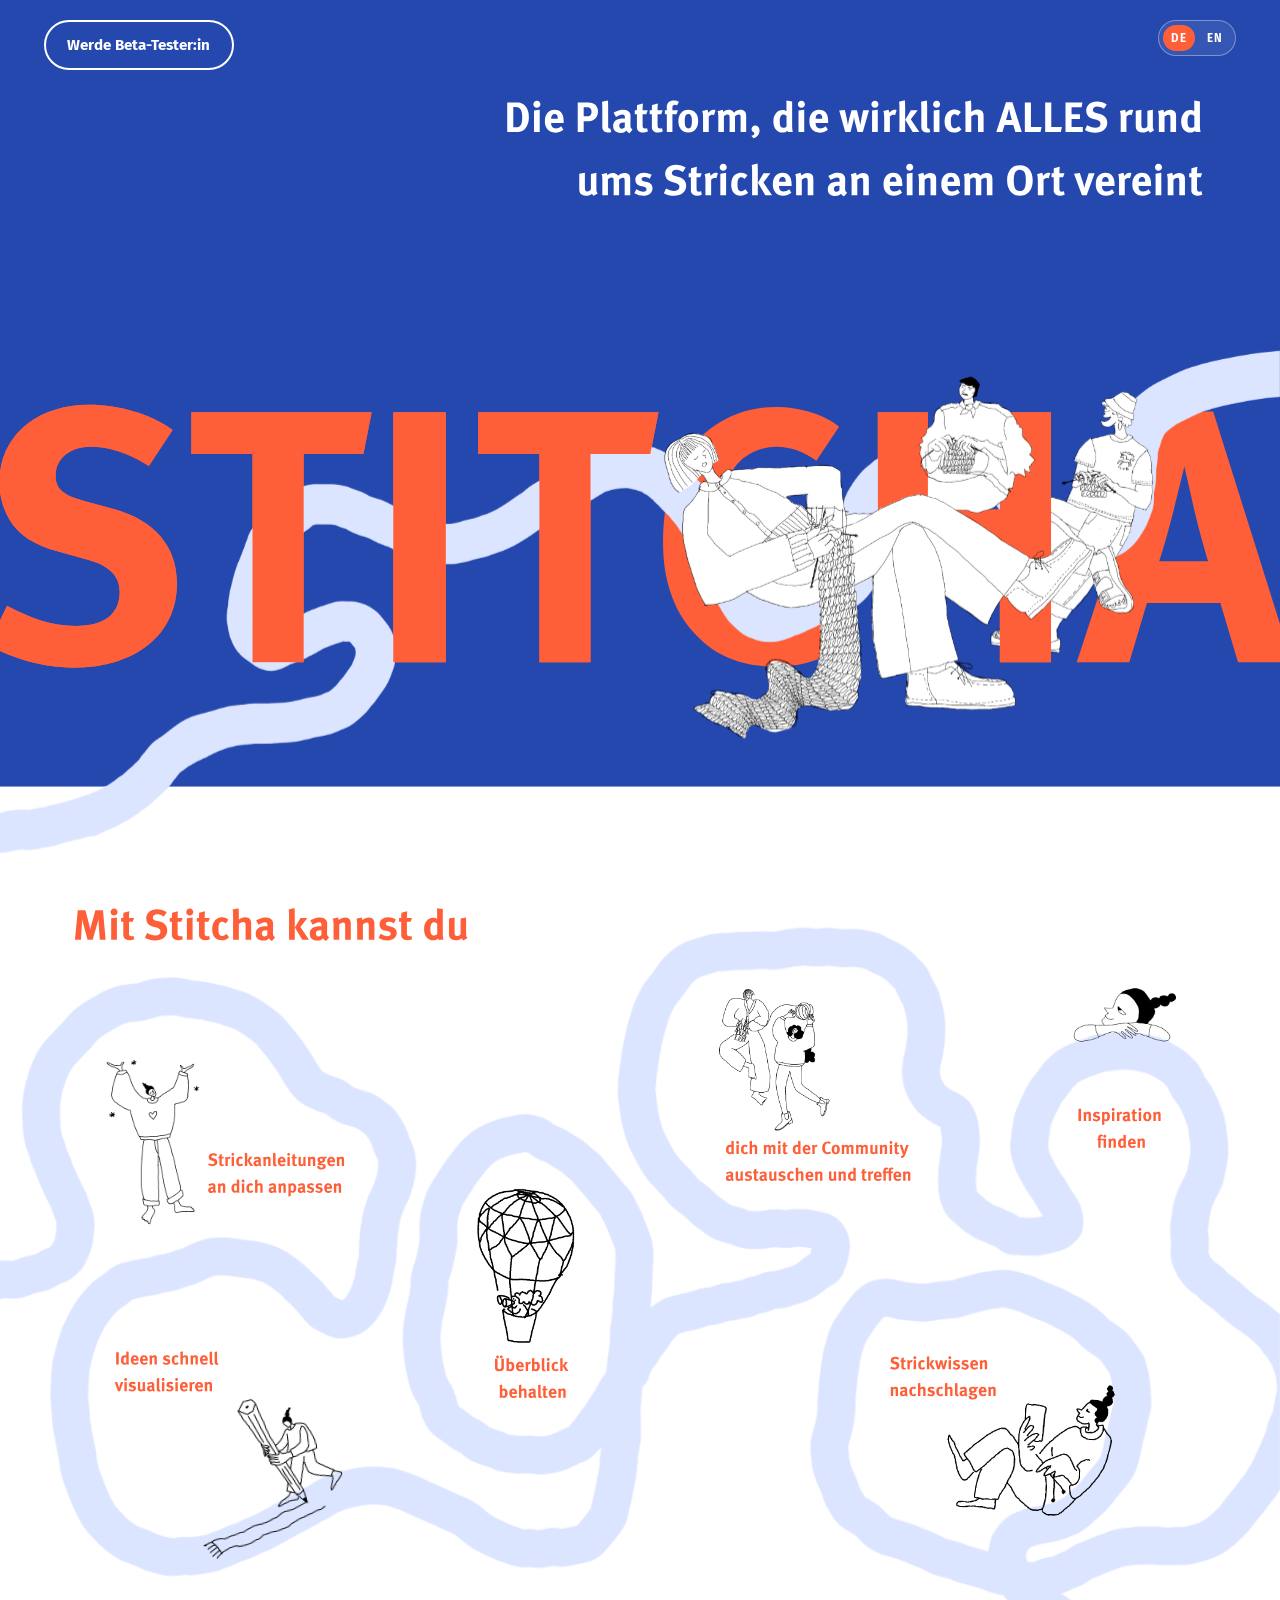
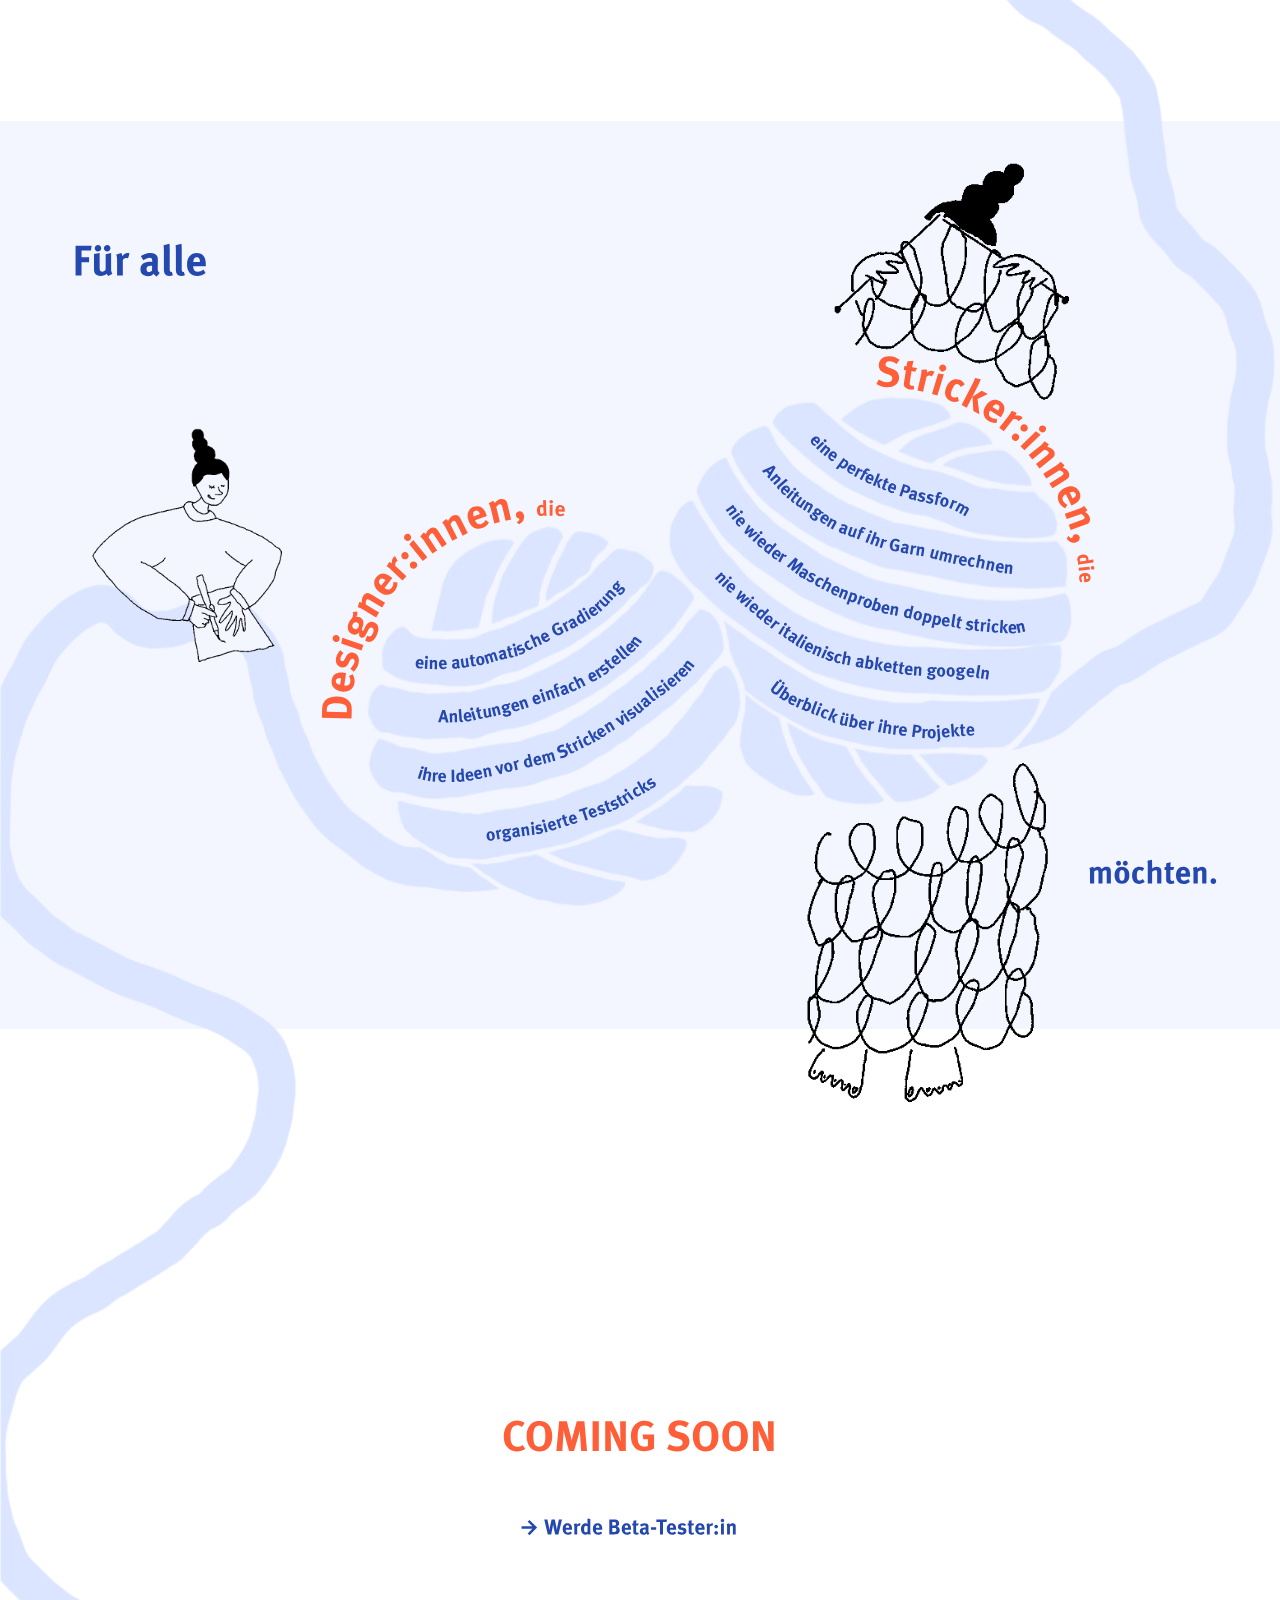
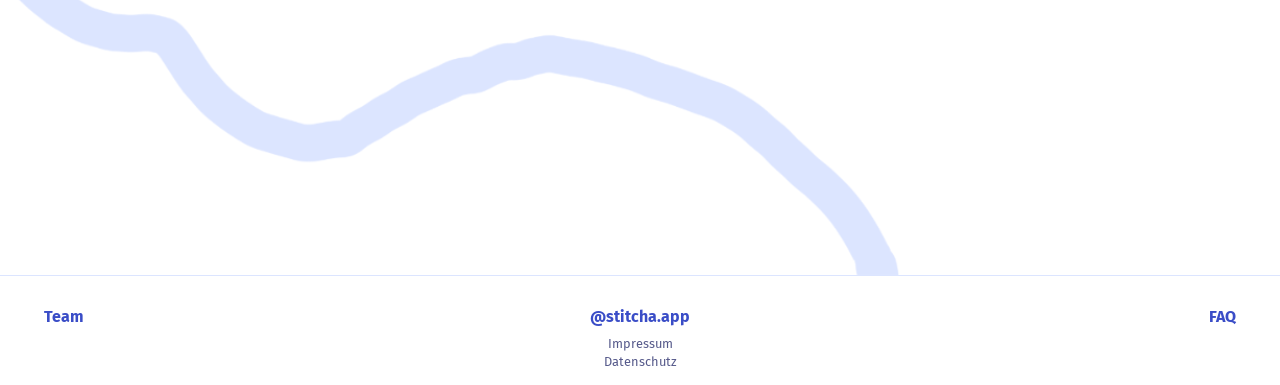
==== commit 03125a2a: "Rename imprint page to impressum.html and redirect the old URL" ====
--- a/index.html
+++ b/index.html
@@ -258,7 +258,7 @@
       <a href="team.html" class="footer-team" data-i18n="nav-team">Team</a>
       <a href="https://www.instagram.com/stitcha.app/" class="footer-handle" target="_blank" rel="noopener">@stitcha.app</a>
       <a href="faq.html" class="footer-faq" data-i18n="nav-faq">FAQ</a>
-      <a href="imprint.html" class="footer-imprint" data-i18n="nav-imprint">Impressum</a>
+      <a href="impressum.html" class="footer-imprint" data-i18n="nav-imprint">Impressum</a>
       <a href="datenschutz.html" class="footer-privacy" data-i18n="nav-privacy">Datenschutz</a>
     </div>
   </footer>
--- a/styles.css
+++ b/styles.css
@@ -1314,3 +1314,39 @@
 /* Keep the balloon's white mask above the caption so "Überblick" is not washed out */
 @media (min-width: 901px) { .figma-screens .fx-balloon .fx-clip { clip-path: inset(0 0 7% 0); } }
 @media (max-width: 900px) { .figma-mobile .fx-balloon .fx-clip { clip-path: polygon(0 0, 100% 0, 100% 86%, 56% 86%, 56% 100%, 0 100%); } }
+
+/* Privacy policy page: same card as the imprint, plus the overview table */
+.privacy-card h2 { margin-top: 1.8em; }
+.privacy-card a { color: var(--color-blue); overflow-wrap: anywhere; }
+.privacy-card ul { margin: 0 0 1em; }
+.privacy-card strong { color: var(--color-text); }
+.privacy-table-wrap { overflow-x: auto; }
+.privacy-table {
+  width: 100%;
+  border-collapse: collapse;
+  background: var(--color-white);
+  border: 1px solid var(--color-lavender);
+  font-size: 0.95rem;
+}
+.privacy-table th,
+.privacy-table td {
+  text-align: left;
+  vertical-align: top;
+  padding: 12px 14px;
+  border: 1px solid var(--color-lavender);
+  color: var(--color-text-muted);
+}
+.privacy-table th { color: var(--color-text); font-weight: 600; }
+@media (max-width: 900px) {
+  .privacy-table { font-size: 0.82rem; }
+  .privacy-table th,
+  .privacy-table td { padding: 8px; hyphens: auto; }
+}
+
+/* Footer: tighter Impressum/Datenschutz pair and less space below */
+.site-footer { padding-bottom: 14px; }
+.footer-imprint,
+.footer-privacy { line-height: 1.3; }
+.footer-privacy { margin-top: -4px; }
+:root[lang="en"] .privacy-de,
+:root:not([lang="en"]) .privacy-en { display: none; }
